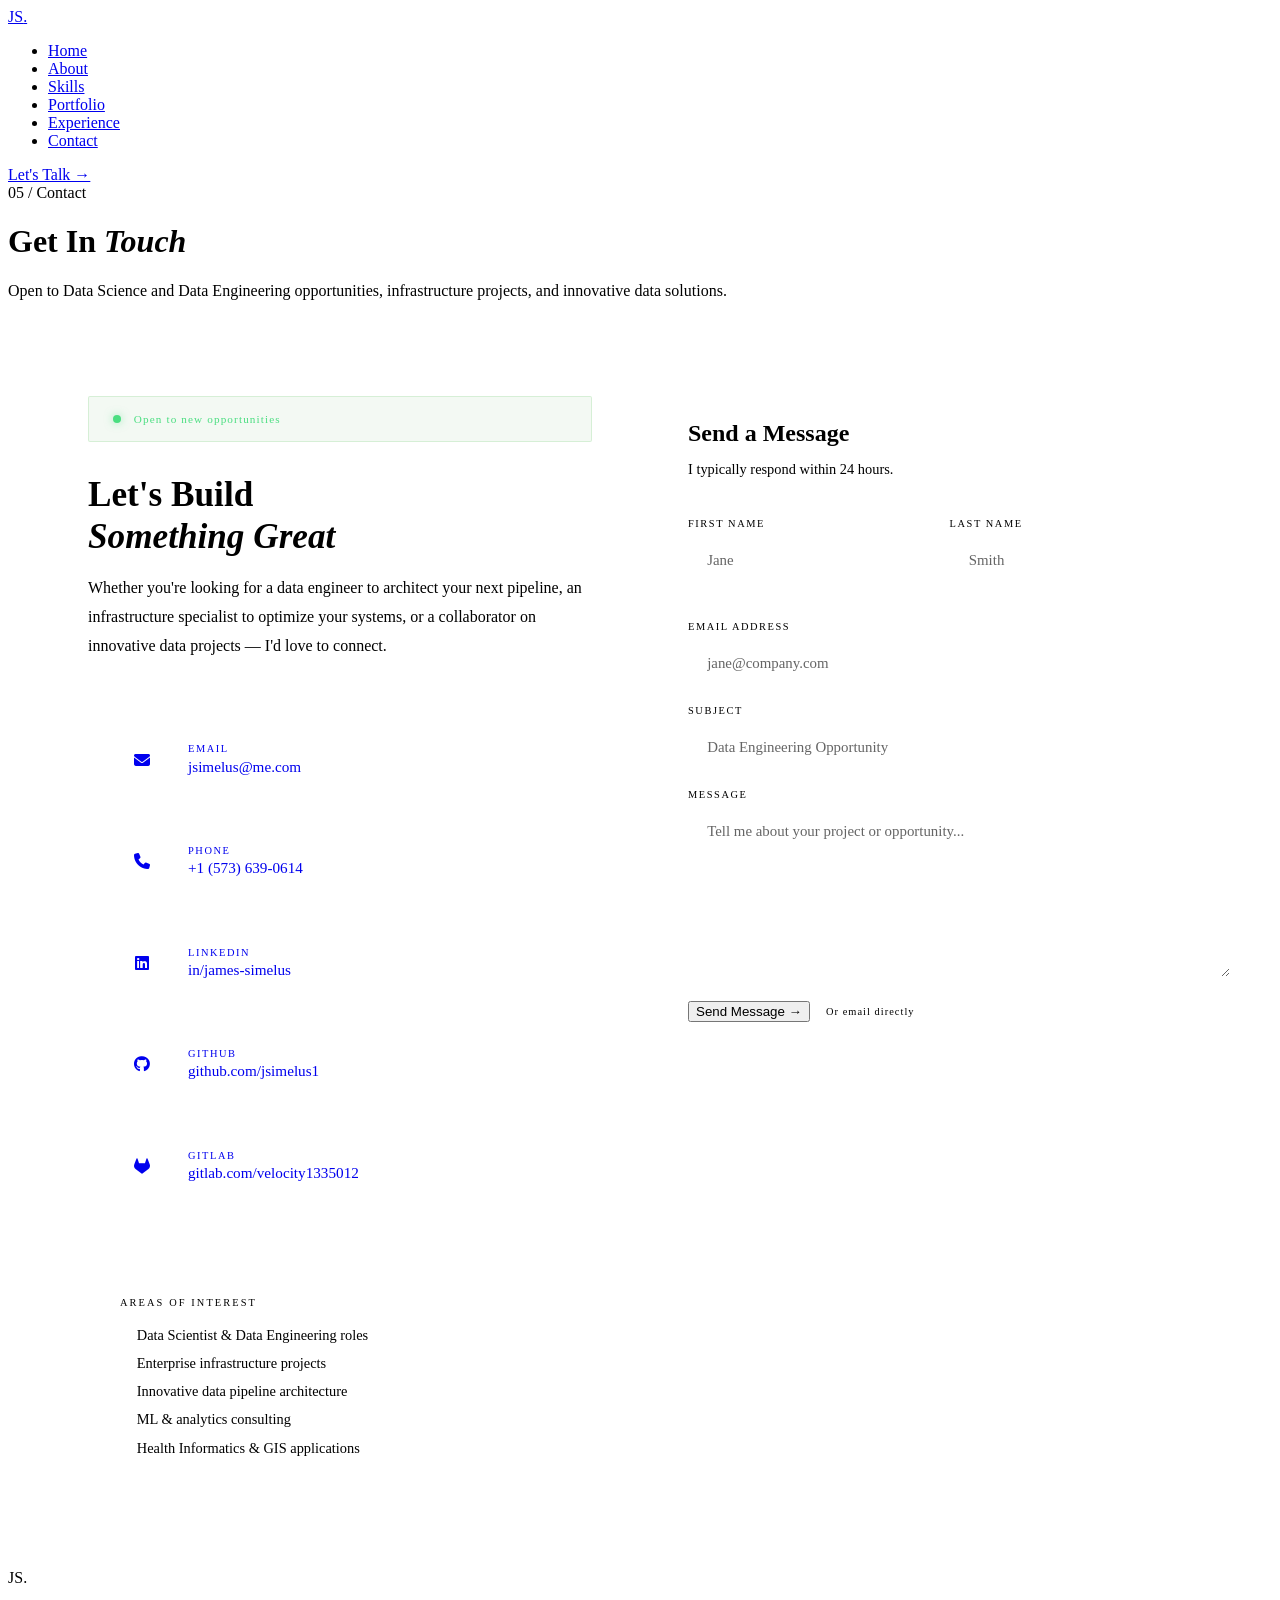
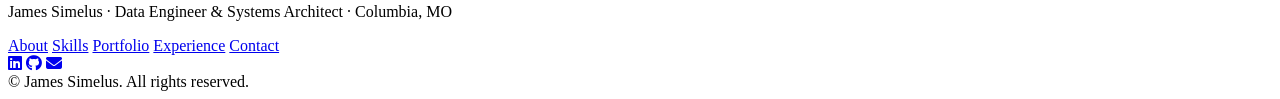
==== index.html @ 257a56fc "Update index.html" ====
<!DOCTYPE html>
<html lang="en">
<head>
  <meta charset="UTF-8" />
  <meta name="viewport" content="width=device-width, initial-scale=1.0" />
  <title>Contact — James Simelus</title>
  <link rel="preconnect" href="https://fonts.googleapis.com">
  <link href="https://fonts.googleapis.com/css2?family=Playfair+Display:ital,wght@0,700;0,900;1,700&family=JetBrains+Mono:wght@300;400;500&family=DM+Sans:wght@300;400;500&display=swap" rel="stylesheet">
  <link rel="stylesheet" href="https://cdnjs.cloudflare.com/ajax/libs/font-awesome/6.5.0/css/all.min.css">
  <link rel="stylesheet" href="shared.css">
  <style>
    .contact-body {
      max-width: 1280px;
      margin: 0 auto;
      padding: 5rem;
    }

    /* ─── LAYOUT ───────────────────────────────── */
    .contact-grid {
      display: grid;
      grid-template-columns: 1fr 1fr;
      gap: 6rem;
      align-items: start;
    }

    /* ─── CONTACT INFO ─────────────────────────── */
    .contact-info h2 {
      font-family: var(--font-display);
      font-size: 2.2rem;
      font-weight: 700;
      color: var(--cream);
      margin-bottom: 1rem;
      line-height: 1.2;
    }

    .contact-info h2 em {
      font-style: italic;
      color: var(--gold);
    }

    .contact-info p {
      font-family: var(--font-body);
      font-size: 1rem;
      color: var(--muted);
      line-height: 1.8;
      margin-bottom: 3rem;
    }

    .contact-methods {
      display: flex;
      flex-direction: column;
      gap: 0;
      border: 1px solid var(--border-mid);
    }

    .contact-method {
      display: flex;
      align-items: center;
      gap: 1.5rem;
      padding: 1.8rem 2rem;
      text-decoration: none;
      border-bottom: 1px solid var(--border);
      transition: background 0.25s ease;
      position: relative;
      overflow: hidden;
    }

    .contact-method:last-child { border-bottom: none; }

    .contact-method::after {
      content: '→';
      position: absolute;
      right: 2rem;
      font-family: var(--font-mono);
      font-size: 0.8rem;
      color: var(--gold);
      opacity: 0;
      transform: translateX(-8px);
      transition: all 0.3s ease;
    }

    .contact-method:hover { background: var(--navy-light); }
    .contact-method:hover::after { opacity: 1; transform: translateX(0); }

    .contact-method-icon {
      width: 44px;
      height: 44px;
      border: 1px solid var(--border-mid);
      display: flex;
      align-items: center;
      justify-content: center;
      color: var(--gold);
      font-size: 1rem;
      flex-shrink: 0;
      transition: background 0.25s ease;
    }

    .contact-method:hover .contact-method-icon {
      background: rgba(212, 175, 55, 0.1);
      border-color: var(--gold-dim);
    }

    .contact-method-text {}

    .contact-method-label {
      font-family: var(--font-mono);
      font-size: 0.65rem;
      letter-spacing: 0.15em;
      color: var(--muted);
      text-transform: uppercase;
      margin-bottom: 0.2rem;
    }

    .contact-method-value {
      font-family: var(--font-body);
      font-size: 0.95rem;
      color: var(--cream);
    }

    /* ─── INTERESTS SECTION ────────────────────── */
    .contact-interests {
      margin-top: 3rem;
      border: 1px solid var(--border-mid);
      padding: 2rem;
    }

    .contact-interests-title {
      font-family: var(--font-mono);
      font-size: 0.65rem;
      letter-spacing: 0.2em;
      color: var(--gold);
      text-transform: uppercase;
      margin-bottom: 1.2rem;
    }

    .interest-list {
      display: flex;
      flex-direction: column;
      gap: 0.7rem;
    }

    .interest-item {
      font-family: var(--font-body);
      font-size: 0.9rem;
      color: var(--muted);
      display: flex;
      gap: 0.8rem;
      align-items: center;
    }

    .interest-item::before {
      content: '';
      display: block;
      width: 4px;
      height: 4px;
      border-radius: 50%;
      background: var(--gold);
      flex-shrink: 0;
    }

    /* ─── FORM ─────────────────────────────────── */
    .contact-form-wrap {}

    .contact-form-wrap h3 {
      font-family: var(--font-display);
      font-size: 1.5rem;
      font-weight: 700;
      color: var(--cream);
      margin-bottom: 0.5rem;
    }

    .contact-form-wrap p {
      font-family: var(--font-body);
      font-size: 0.9rem;
      color: var(--muted);
      margin-bottom: 2.5rem;
    }

    .form-row {
      display: grid;
      grid-template-columns: 1fr 1fr;
      gap: 1.2rem;
      margin-bottom: 1.2rem;
    }

    .form-group {
      display: flex;
      flex-direction: column;
      gap: 0.5rem;
      margin-bottom: 1.2rem;
    }

    .form-group:last-child { margin-bottom: 0; }

    .form-label {
      font-family: var(--font-mono);
      font-size: 0.65rem;
      letter-spacing: 0.15em;
      color: var(--muted);
      text-transform: uppercase;
    }

    .form-input,
    .form-textarea {
      background: var(--navy-light);
      border: 1px solid var(--border-mid);
      color: var(--cream);
      font-family: var(--font-body);
      font-size: 0.93rem;
      padding: 0.9rem 1.2rem;
      border-radius: 2px;
      outline: none;
      transition: border-color 0.25s ease;
      width: 100%;
    }

    .form-input::placeholder,
    .form-textarea::placeholder {
      color: var(--muted);
      opacity: 0.6;
    }

    .form-input:focus,
    .form-textarea:focus {
      border-color: var(--gold-dim);
    }

    .form-textarea {
      resize: vertical;
      min-height: 140px;
    }

    .form-submit {
      margin-top: 1.5rem;
      display: flex;
      gap: 1rem;
      align-items: center;
    }

    .form-note {
      font-family: var(--font-mono);
      font-size: 0.65rem;
      letter-spacing: 0.1em;
      color: var(--muted);
    }

    /* ─── AVAILABILITY BADGE ───────────────────── */
    .availability {
      display: flex;
      align-items: center;
      gap: 0.8rem;
      padding: 1rem 1.5rem;
      border: 1px solid rgba(100, 200, 100, 0.2);
      background: rgba(50, 150, 50, 0.06);
      margin-bottom: 2rem;
      border-radius: 2px;
    }

    .avail-dot {
      width: 8px;
      height: 8px;
      border-radius: 50%;
      background: #4ade80;
      flex-shrink: 0;
      box-shadow: 0 0 8px rgba(74, 222, 128, 0.5);
      animation: pulse 2s ease-in-out infinite;
    }

    @keyframes pulse {
      0%, 100% { opacity: 1; }
      50% { opacity: 0.5; }
    }

    .avail-text {
      font-family: var(--font-mono);
      font-size: 0.7rem;
      letter-spacing: 0.1em;
      color: #4ade80;
    }

    @media (max-width: 900px) {
      .contact-body { padding: 3rem 2rem; }
      .contact-grid { grid-template-columns: 1fr; gap: 3rem; }
      .form-row { grid-template-columns: 1fr; }
    }
  </style>
</head>
<body>

  <nav class="nav">
    <div class="nav-inner">
      <a href="index.html" class="nav-logo">JS<span>.</span></a>
      <ul class="nav-links">
        <li><a href="index.html">Home</a></li>
        <li><a href="about.html">About</a></li>
        <li><a href="skills.html">Skills</a></li>
        <li><a href="portfolio.html">Portfolio</a></li>
        <li><a href="experience.html">Experience</a></li>
        <li><a href="contact.html" class="active">Contact</a></li>
      </ul>
      <a href="contact.html" class="nav-cta">Let's Talk →</a>
    </div>
  </nav>

  <header class="page-header" data-title="Hello">
    <div class="page-eyebrow">05 / Contact</div>
    <h1 class="page-title">Get In <em>Touch</em></h1>
    <p class="page-subtitle">Open to Data Science and Data Engineering opportunities, infrastructure projects, and innovative data solutions.</p>
  </header>

  <main class="contact-body">
    <div class="contact-grid">

      <!-- LEFT -->
      <div class="contact-info">
        <div class="availability">
          <div class="avail-dot"></div>
          <div class="avail-text">Open to new opportunities</div>
        </div>

        <h2>Let's Build<br><em>Something Great</em></h2>
        <p>Whether you're looking for a data engineer to architect your next pipeline, an infrastructure specialist to optimize your systems, or a collaborator on innovative data projects — I'd love to connect.</p>

        <div class="contact-methods">
          <a href="mailto:jsimelus@me.com" class="contact-method">
            <div class="contact-method-icon"><i class="fas fa-envelope"></i></div>
            <div class="contact-method-text">
              <div class="contact-method-label">Email</div>
              <div class="contact-method-value">jsimelus@me.com</div>
            </div>
          </a>
          <a href="tel:+15736390614" class="contact-method">
            <div class="contact-method-icon"><i class="fas fa-phone"></i></div>
            <div class="contact-method-text">
              <div class="contact-method-label">Phone</div>
              <div class="contact-method-value">+1 (573) 639-0614</div>
            </div>
          </a>
          <a href="https://www.linkedin.com/in/james-simelus" target="_blank" class="contact-method">
            <div class="contact-method-icon"><i class="fab fa-linkedin"></i></div>
            <div class="contact-method-text">
              <div class="contact-method-label">LinkedIn</div>
              <div class="contact-method-value">in/james-simelus</div>
            </div>
          </a>
          <a href="https://github.com/jsimelus1" target="_blank" class="contact-method">
            <div class="contact-method-icon"><i class="fab fa-github"></i></div>
            <div class="contact-method-text">
              <div class="contact-method-label">GitHub</div>
              <div class="contact-method-value">github.com/jsimelus1</div>
            </div>
          </a>
          <a href="https://gitlab.com/velocity1335012/" target="_blank" class="contact-method">
            <div class="contact-method-icon"><i class="fab fa-gitlab"></i></div>
            <div class="contact-method-text">
              <div class="contact-method-label">GitLab</div>
              <div class="contact-method-value">gitlab.com/velocity1335012</div>
            </div>
          </a>
        </div>

        <div class="contact-interests">
          <div class="contact-interests-title">Areas of Interest</div>
          <div class="interest-list">
            <div class="interest-item">Data Scientist &amp; Data Engineering roles</div>
            <div class="interest-item">Enterprise infrastructure projects</div>
            <div class="interest-item">Innovative data pipeline architecture</div>
            <div class="interest-item">ML &amp; analytics consulting</div>
            <div class="interest-item">Health Informatics &amp; GIS applications</div>
          </div>
        </div>
      </div>

      <!-- RIGHT: FORM -->
      <div class="contact-form-wrap">
        <h3>Send a Message</h3>
        <p>I typically respond within 24 hours.</p>

        <form action="mailto:jsimelus@me.com" method="POST" enctype="text/plain">
          <div class="form-row">
            <div class="form-group">
              <label class="form-label" for="fname">First Name</label>
              <input class="form-input" type="text" id="fname" name="First Name" placeholder="Jane">
            </div>
            <div class="form-group">
              <label class="form-label" for="lname">Last Name</label>
              <input class="form-input" type="text" id="lname" name="Last Name" placeholder="Smith">
            </div>
          </div>

          <div class="form-group">
            <label class="form-label" for="email">Email Address</label>
            <input class="form-input" type="email" id="email" name="Email" placeholder="jane@company.com">
          </div>

          <div class="form-group">
            <label class="form-label" for="subject">Subject</label>
            <input class="form-input" type="text" id="subject" name="Subject" placeholder="Data Engineering Opportunity">
          </div>

          <div class="form-group">
            <label class="form-label" for="message">Message</label>
            <textarea class="form-textarea" id="message" name="Message" placeholder="Tell me about your project or opportunity..."></textarea>
          </div>

          <div class="form-submit">
            <button type="submit" class="btn-primary">Send Message →</button>
            <span class="form-note">Or email directly</span>
          </div>
        </form>
      </div>

    </div>
  </main>

  <footer class="footer">
    <div class="footer-inner">
      <div class="footer-left">
        <div class="nav-logo" style="margin-bottom:0.5rem;">JS<span>.</span></div>
        <p>James Simelus · Data Engineer & Systems Architect · Columbia, MO</p>
      </div>
      <div class="footer-links">
        <a href="about.html">About</a>
        <a href="skills.html">Skills</a>
        <a href="portfolio.html">Portfolio</a>
        <a href="experience.html">Experience</a>
        <a href="contact.html">Contact</a>
      </div>
      <div class="footer-social">
        <a href="https://www.linkedin.com/in/james-simelus" target="_blank"><i class="fab fa-linkedin"></i></a>
        <a href="https://github.com/jsimelus1" target="_blank"><i class="fab fa-github"></i></a>
        <a href="mailto:jsimelus@me.com"><i class="fas fa-envelope"></i></a>
      </div>
    </div>
    <div class="footer-copy">© <span id="yr"></span> James Simelus. All rights reserved.</div>
  </footer>

  <script src="shared.js"></script>
</body>
</html>
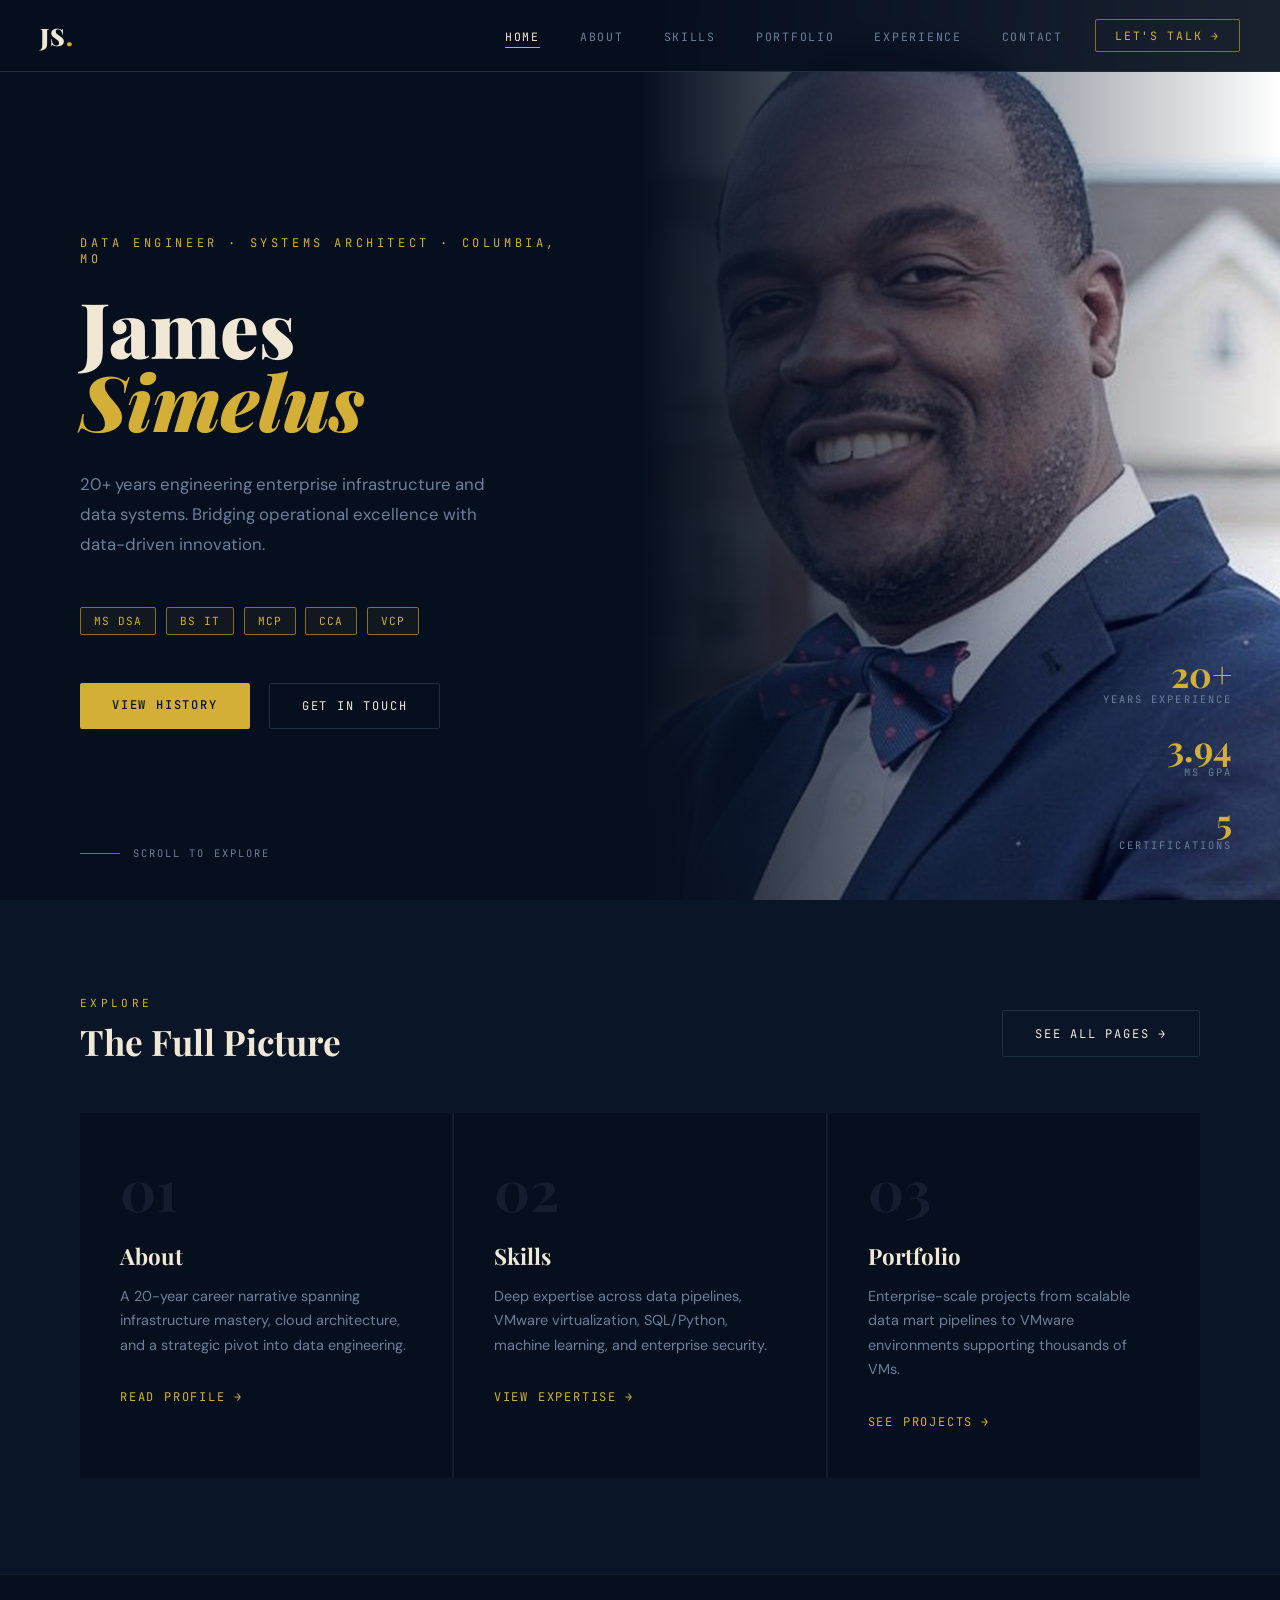
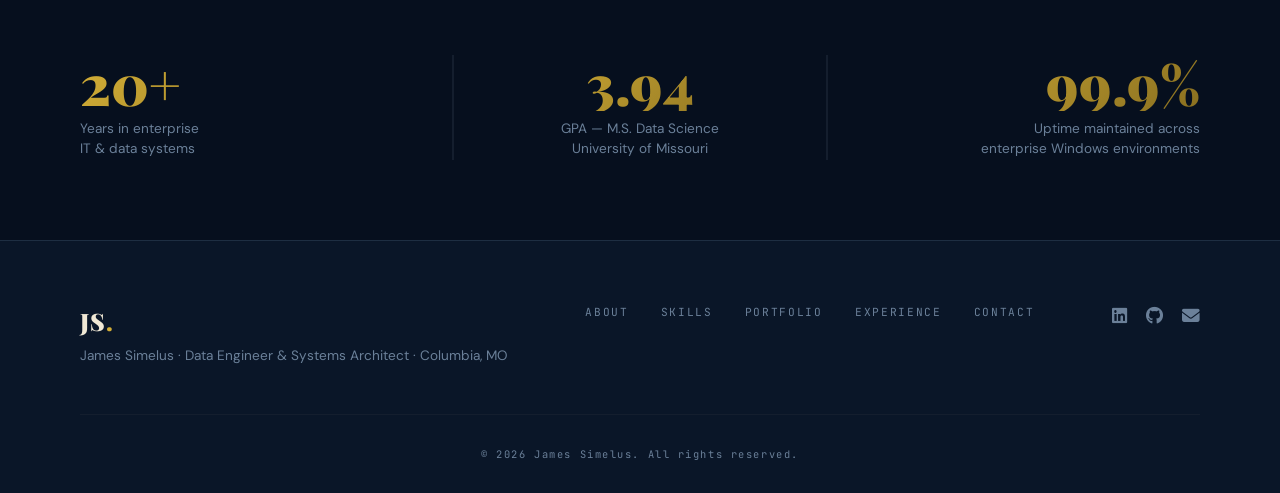
==== commit 997290cd: "Add files via upload" ====
--- a/index.html
+++ b/index.html
@@ -3,416 +3,456 @@
 <head>
   <meta charset="UTF-8" />
   <meta name="viewport" content="width=device-width, initial-scale=1.0" />
-  <title>Contact — James Simelus</title>
+  <title>James Simelus — Data Engineer & Systems Architect</title>
   <link rel="preconnect" href="https://fonts.googleapis.com">
   <link href="https://fonts.googleapis.com/css2?family=Playfair+Display:ital,wght@0,700;0,900;1,700&family=JetBrains+Mono:wght@300;400;500&family=DM+Sans:wght@300;400;500&display=swap" rel="stylesheet">
   <link rel="stylesheet" href="https://cdnjs.cloudflare.com/ajax/libs/font-awesome/6.5.0/css/all.min.css">
   <link rel="stylesheet" href="shared.css">
   <style>
-    .contact-body {
-      max-width: 1280px;
-      margin: 0 auto;
-      padding: 5rem;
-    }
-
-    /* ─── LAYOUT ───────────────────────────────── */
-    .contact-grid {
+    /* ─── HERO ─────────────────────────────────────── */
+    .hero {
+      min-height: 100vh;
       display: grid;
       grid-template-columns: 1fr 1fr;
-      gap: 6rem;
-      align-items: start;
-    }
-
-    /* ─── CONTACT INFO ─────────────────────────── */
-    .contact-info h2 {
-      font-family: var(--font-display);
+      position: relative;
+      overflow: hidden;
+    }
+
+    .hero-left {
+      display: flex;
+      flex-direction: column;
+      justify-content: center;
+      padding: 8rem 4rem 4rem 5rem;
+      position: relative;
+      z-index: 2;
+    }
+
+    .hero-eyebrow {
+      font-family: 'JetBrains Mono', monospace;
+      font-size: 0.75rem;
+      letter-spacing: 0.3em;
+      color: var(--gold);
+      text-transform: uppercase;
+      margin-bottom: 1.5rem;
+      opacity: 0;
+      animation: fadeUp 0.8s ease forwards 0.3s;
+    }
+
+    .hero-name {
+      font-family: 'Playfair Display', serif;
+      font-size: clamp(3.5rem, 6vw, 6rem);
+      font-weight: 900;
+      line-height: 0.95;
+      color: var(--cream);
+      margin-bottom: 2rem;
+      opacity: 0;
+      animation: fadeUp 0.8s ease forwards 0.5s;
+    }
+
+    .hero-name em {
+      font-style: italic;
+      color: var(--gold);
+    }
+
+    .hero-desc {
+      font-family: 'DM Sans', sans-serif;
+      font-size: 1.05rem;
+      color: var(--muted);
+      line-height: 1.8;
+      max-width: 440px;
+      margin-bottom: 3rem;
+      opacity: 0;
+      animation: fadeUp 0.8s ease forwards 0.7s;
+    }
+
+    .hero-creds {
+      display: flex;
+      flex-wrap: wrap;
+      gap: 0.6rem;
+      margin-bottom: 3rem;
+      opacity: 0;
+      animation: fadeUp 0.8s ease forwards 0.9s;
+    }
+
+    .cred-pill {
+      font-family: 'JetBrains Mono', monospace;
+      font-size: 0.7rem;
+      letter-spacing: 0.1em;
+      padding: 0.35rem 0.8rem;
+      border: 1px solid var(--gold-dim);
+      color: var(--gold);
+      border-radius: 2px;
+      background: rgba(212, 175, 55, 0.06);
+    }
+
+    .hero-actions {
+      display: flex;
+      gap: 1.2rem;
+      opacity: 0;
+      animation: fadeUp 0.8s ease forwards 1.1s;
+    }
+
+    .hero-right {
+      position: relative;
+      overflow: hidden;
+    }
+
+    .hero-image-wrap {
+      position: absolute;
+      inset: 0;
+    }
+
+    .hero-image-wrap img {
+      width: 100%;
+      height: 100%;
+      object-fit: cover;
+      object-position: center top;
+      filter: grayscale(20%) contrast(1.05);
+    }
+
+    .hero-image-overlay {
+      position: absolute;
+      inset: 0;
+      background: linear-gradient(90deg, var(--navy) 0%, rgba(8,20,40,0.4) 60%, transparent 100%);
+    }
+
+    .hero-stat-strip {
+      position: absolute;
+      bottom: 3rem;
+      right: 3rem;
+      display: flex;
+      flex-direction: column;
+      gap: 1.5rem;
+      z-index: 3;
+      opacity: 0;
+      animation: fadeUp 0.8s ease forwards 1.3s;
+    }
+
+    .hero-stat {
+      text-align: right;
+    }
+
+    .hero-stat-num {
+      font-family: 'Playfair Display', serif;
+      font-size: 2.2rem;
+      font-weight: 700;
+      color: var(--gold);
+      line-height: 1;
+    }
+
+    .hero-stat-label {
+      font-family: 'JetBrains Mono', monospace;
+      font-size: 0.65rem;
+      letter-spacing: 0.2em;
+      color: var(--muted);
+      text-transform: uppercase;
+    }
+
+    .scroll-hint {
+      position: absolute;
+      bottom: 2.5rem;
+      left: 5rem;
+      display: flex;
+      align-items: center;
+      gap: 0.8rem;
+      font-family: 'JetBrains Mono', monospace;
+      font-size: 0.65rem;
+      letter-spacing: 0.2em;
+      color: var(--muted);
+      text-transform: uppercase;
+      opacity: 0;
+      animation: fadeUp 0.8s ease forwards 1.5s;
+    }
+
+    .scroll-line {
+      width: 40px;
+      height: 1px;
+      background: var(--gold-dim);
+      position: relative;
+      overflow: hidden;
+    }
+
+    .scroll-line::after {
+      content: '';
+      position: absolute;
+      left: -100%;
+      top: 0;
+      width: 100%;
+      height: 100%;
+      background: var(--gold);
+      animation: scanLine 2s ease-in-out infinite 2s;
+    }
+
+    /* ─── TEASER CARDS ─────────────────────────────── */
+    .teaser-section {
+      padding: 6rem 5rem;
+      background: var(--navy-mid);
+    }
+
+    .teaser-header {
+      display: flex;
+      justify-content: space-between;
+      align-items: flex-end;
+      margin-bottom: 3rem;
+    }
+
+    .teaser-label {
+      font-family: 'JetBrains Mono', monospace;
+      font-size: 0.7rem;
+      letter-spacing: 0.3em;
+      color: var(--gold);
+      text-transform: uppercase;
+      margin-bottom: 0.5rem;
+    }
+
+    .teaser-title {
+      font-family: 'Playfair Display', serif;
       font-size: 2.2rem;
       font-weight: 700;
       color: var(--cream);
-      margin-bottom: 1rem;
-      line-height: 1.2;
-    }
-
-    .contact-info h2 em {
-      font-style: italic;
-      color: var(--gold);
-    }
-
-    .contact-info p {
-      font-family: var(--font-body);
-      font-size: 1rem;
-      color: var(--muted);
-      line-height: 1.8;
-      margin-bottom: 3rem;
-    }
-
-    .contact-methods {
-      display: flex;
-      flex-direction: column;
-      gap: 0;
-      border: 1px solid var(--border-mid);
-    }
-
-    .contact-method {
-      display: flex;
-      align-items: center;
-      gap: 1.5rem;
-      padding: 1.8rem 2rem;
+    }
+
+    .teaser-grid {
+      display: grid;
+      grid-template-columns: repeat(3, 1fr);
+      gap: 1.5px;
+      background: var(--border);
+    }
+
+    .teaser-card {
+      background: var(--navy);
+      padding: 3rem 2.5rem;
       text-decoration: none;
-      border-bottom: 1px solid var(--border);
-      transition: background 0.25s ease;
+      display: block;
       position: relative;
       overflow: hidden;
-    }
-
-    .contact-method:last-child { border-bottom: none; }
-
-    .contact-method::after {
-      content: '→';
-      position: absolute;
-      right: 2rem;
-      font-family: var(--font-mono);
-      font-size: 0.8rem;
-      color: var(--gold);
-      opacity: 0;
-      transform: translateX(-8px);
-      transition: all 0.3s ease;
-    }
-
-    .contact-method:hover { background: var(--navy-light); }
-    .contact-method:hover::after { opacity: 1; transform: translateX(0); }
-
-    .contact-method-icon {
-      width: 44px;
-      height: 44px;
-      border: 1px solid var(--border-mid);
-      display: flex;
-      align-items: center;
-      justify-content: center;
-      color: var(--gold);
-      font-size: 1rem;
-      flex-shrink: 0;
-      transition: background 0.25s ease;
-    }
-
-    .contact-method:hover .contact-method-icon {
-      background: rgba(212, 175, 55, 0.1);
-      border-color: var(--gold-dim);
-    }
-
-    .contact-method-text {}
-
-    .contact-method-label {
-      font-family: var(--font-mono);
-      font-size: 0.65rem;
-      letter-spacing: 0.15em;
-      color: var(--muted);
-      text-transform: uppercase;
-      margin-bottom: 0.2rem;
-    }
-
-    .contact-method-value {
-      font-family: var(--font-body);
-      font-size: 0.95rem;
+      transition: background 0.3s ease;
+      group: true;
+    }
+
+    .teaser-card::before {
+      content: '';
+      position: absolute;
+      bottom: 0;
+      left: 0;
+      width: 0;
+      height: 2px;
+      background: var(--gold);
+      transition: width 0.4s ease;
+    }
+
+    .teaser-card:hover { background: var(--navy-light); }
+    .teaser-card:hover::before { width: 100%; }
+
+    .teaser-card-num {
+      font-family: 'Playfair Display', serif;
+      font-size: 3.5rem;
+      font-weight: 700;
+      color: var(--border);
+      line-height: 1;
+      margin-bottom: 1.5rem;
+      transition: color 0.3s ease;
+    }
+
+    .teaser-card:hover .teaser-card-num { color: var(--gold-dim); }
+
+    .teaser-card-title {
+      font-family: 'Playfair Display', serif;
+      font-size: 1.4rem;
+      font-weight: 700;
       color: var(--cream);
-    }
-
-    /* ─── INTERESTS SECTION ────────────────────── */
-    .contact-interests {
-      margin-top: 3rem;
-      border: 1px solid var(--border-mid);
-      padding: 2rem;
-    }
-
-    .contact-interests-title {
-      font-family: var(--font-mono);
-      font-size: 0.65rem;
-      letter-spacing: 0.2em;
-      color: var(--gold);
-      text-transform: uppercase;
-      margin-bottom: 1.2rem;
-    }
-
-    .interest-list {
-      display: flex;
-      flex-direction: column;
-      gap: 0.7rem;
-    }
-
-    .interest-item {
-      font-family: var(--font-body);
+      margin-bottom: 0.8rem;
+    }
+
+    .teaser-card-desc {
+      font-family: 'DM Sans', sans-serif;
       font-size: 0.9rem;
       color: var(--muted);
-      display: flex;
-      gap: 0.8rem;
+      line-height: 1.7;
+      margin-bottom: 2rem;
+    }
+
+    .teaser-card-arrow {
+      font-family: 'JetBrains Mono', monospace;
+      font-size: 0.75rem;
+      letter-spacing: 0.15em;
+      color: var(--gold);
+      text-transform: uppercase;
+      display: flex;
       align-items: center;
-    }
-
-    .interest-item::before {
-      content: '';
-      display: block;
-      width: 4px;
-      height: 4px;
-      border-radius: 50%;
-      background: var(--gold);
-      flex-shrink: 0;
-    }
-
-    /* ─── FORM ─────────────────────────────────── */
-    .contact-form-wrap {}
-
-    .contact-form-wrap h3 {
-      font-family: var(--font-display);
-      font-size: 1.5rem;
-      font-weight: 700;
-      color: var(--cream);
+      gap: 0.5rem;
+      transition: gap 0.3s ease;
+    }
+
+    .teaser-card:hover .teaser-card-arrow { gap: 1rem; }
+
+    /* ─── FEATURED STRIP ───────────────────────────── */
+    .featured-strip {
+      padding: 5rem 5rem;
+      display: grid;
+      grid-template-columns: 1fr 2px 1fr 2px 1fr;
+      gap: 0;
+      border-top: 1px solid var(--border);
+    }
+
+    .featured-divider {
+      background: var(--border);
+    }
+
+    .featured-item {
+      padding: 0 3rem;
+      text-align: center;
+    }
+
+    .featured-item:first-child { padding-left: 0; text-align: left; }
+    .featured-item:last-child { padding-right: 0; text-align: right; }
+
+    .featured-number {
+      font-family: 'Playfair Display', serif;
+      font-size: 3.5rem;
+      font-weight: 900;
+      background: linear-gradient(135deg, var(--gold), var(--gold-dim));
+      -webkit-background-clip: text;
+      -webkit-text-fill-color: transparent;
+      background-clip: text;
+      line-height: 1;
       margin-bottom: 0.5rem;
     }
 
-    .contact-form-wrap p {
-      font-family: var(--font-body);
-      font-size: 0.9rem;
+    .featured-desc {
+      font-family: 'DM Sans', sans-serif;
+      font-size: 0.85rem;
       color: var(--muted);
-      margin-bottom: 2.5rem;
-    }
-
-    .form-row {
-      display: grid;
-      grid-template-columns: 1fr 1fr;
-      gap: 1.2rem;
-      margin-bottom: 1.2rem;
-    }
-
-    .form-group {
-      display: flex;
-      flex-direction: column;
-      gap: 0.5rem;
-      margin-bottom: 1.2rem;
-    }
-
-    .form-group:last-child { margin-bottom: 0; }
-
-    .form-label {
-      font-family: var(--font-mono);
-      font-size: 0.65rem;
-      letter-spacing: 0.15em;
-      color: var(--muted);
-      text-transform: uppercase;
-    }
-
-    .form-input,
-    .form-textarea {
-      background: var(--navy-light);
-      border: 1px solid var(--border-mid);
-      color: var(--cream);
-      font-family: var(--font-body);
-      font-size: 0.93rem;
-      padding: 0.9rem 1.2rem;
-      border-radius: 2px;
-      outline: none;
-      transition: border-color 0.25s ease;
-      width: 100%;
-    }
-
-    .form-input::placeholder,
-    .form-textarea::placeholder {
-      color: var(--muted);
-      opacity: 0.6;
-    }
-
-    .form-input:focus,
-    .form-textarea:focus {
-      border-color: var(--gold-dim);
-    }
-
-    .form-textarea {
-      resize: vertical;
-      min-height: 140px;
-    }
-
-    .form-submit {
-      margin-top: 1.5rem;
-      display: flex;
-      gap: 1rem;
-      align-items: center;
-    }
-
-    .form-note {
-      font-family: var(--font-mono);
-      font-size: 0.65rem;
-      letter-spacing: 0.1em;
-      color: var(--muted);
-    }
-
-    /* ─── AVAILABILITY BADGE ───────────────────── */
-    .availability {
-      display: flex;
-      align-items: center;
-      gap: 0.8rem;
-      padding: 1rem 1.5rem;
-      border: 1px solid rgba(100, 200, 100, 0.2);
-      background: rgba(50, 150, 50, 0.06);
-      margin-bottom: 2rem;
-      border-radius: 2px;
-    }
-
-    .avail-dot {
-      width: 8px;
-      height: 8px;
-      border-radius: 50%;
-      background: #4ade80;
-      flex-shrink: 0;
-      box-shadow: 0 0 8px rgba(74, 222, 128, 0.5);
-      animation: pulse 2s ease-in-out infinite;
-    }
-
-    @keyframes pulse {
-      0%, 100% { opacity: 1; }
-      50% { opacity: 0.5; }
-    }
-
-    .avail-text {
-      font-family: var(--font-mono);
-      font-size: 0.7rem;
-      letter-spacing: 0.1em;
-      color: #4ade80;
+      line-height: 1.5;
     }
 
     @media (max-width: 900px) {
-      .contact-body { padding: 3rem 2rem; }
-      .contact-grid { grid-template-columns: 1fr; gap: 3rem; }
-      .form-row { grid-template-columns: 1fr; }
+      .hero { grid-template-columns: 1fr; }
+      .hero-right { display: none; }
+      .hero-left { padding: 7rem 2rem 4rem; }
+      .teaser-grid { grid-template-columns: 1fr; }
+      .teaser-section { padding: 4rem 2rem; }
+      .featured-strip { grid-template-columns: 1fr; gap: 2rem; padding: 3rem 2rem; }
+      .featured-divider { display: none; }
+      .featured-item, .featured-item:first-child, .featured-item:last-child { padding: 0; text-align: center; }
     }
   </style>
 </head>
 <body>
 
+  <!-- NAV -->
   <nav class="nav">
     <div class="nav-inner">
       <a href="index.html" class="nav-logo">JS<span>.</span></a>
       <ul class="nav-links">
-        <li><a href="index.html">Home</a></li>
+        <li><a href="index.html" class="active">Home</a></li>
         <li><a href="about.html">About</a></li>
         <li><a href="skills.html">Skills</a></li>
         <li><a href="portfolio.html">Portfolio</a></li>
         <li><a href="experience.html">Experience</a></li>
-        <li><a href="contact.html" class="active">Contact</a></li>
+        <li><a href="contact.html">Contact</a></li>
       </ul>
       <a href="contact.html" class="nav-cta">Let's Talk →</a>
     </div>
   </nav>
 
-  <header class="page-header" data-title="Hello">
-    <div class="page-eyebrow">05 / Contact</div>
-    <h1 class="page-title">Get In <em>Touch</em></h1>
-    <p class="page-subtitle">Open to Data Science and Data Engineering opportunities, infrastructure projects, and innovative data solutions.</p>
-  </header>
-
-  <main class="contact-body">
-    <div class="contact-grid">
-
-      <!-- LEFT -->
-      <div class="contact-info">
-        <div class="availability">
-          <div class="avail-dot"></div>
-          <div class="avail-text">Open to new opportunities</div>
+  <!-- HERO -->
+  <section class="hero">
+    <div class="hero-left">
+      <div class="hero-eyebrow">Data Engineer · Systems Architect · Columbia, MO</div>
+      <h1 class="hero-name">James<br><em>Simelus</em></h1>
+      <p class="hero-desc">20+ years engineering enterprise infrastructure and data systems. Bridging operational excellence with data-driven innovation.</p>
+      <div class="hero-creds">
+        <span class="cred-pill">MS DSA</span>
+        <span class="cred-pill">BS IT</span>
+        <span class="cred-pill">MCP</span>
+        <span class="cred-pill">CCA</span>
+        <span class="cred-pill">VCP</span>
+      </div>
+      <div class="hero-actions">
+        <a href="experience.html" class="btn-primary">View History</a>
+        <a href="contact.html" class="btn-ghost">Get In Touch</a>
+      </div>
+    </div>
+
+    <div class="hero-right">
+      <div class="hero-image-wrap">
+        <img src="headshot.jpg" alt="James Simelus">
+        <div class="hero-image-overlay"></div>
+      </div>
+      <div class="hero-stat-strip">
+        <div class="hero-stat">
+          <div class="hero-stat-num">20+</div>
+          <div class="hero-stat-label">Years Experience</div>
         </div>
-
-        <h2>Let's Build<br><em>Something Great</em></h2>
-        <p>Whether you're looking for a data engineer to architect your next pipeline, an infrastructure specialist to optimize your systems, or a collaborator on innovative data projects — I'd love to connect.</p>
-
-        <div class="contact-methods">
-          <a href="mailto:jsimelus@me.com" class="contact-method">
-            <div class="contact-method-icon"><i class="fas fa-envelope"></i></div>
-            <div class="contact-method-text">
-              <div class="contact-method-label">Email</div>
-              <div class="contact-method-value">jsimelus@me.com</div>
-            </div>
-          </a>
-          <a href="tel:+15736390614" class="contact-method">
-            <div class="contact-method-icon"><i class="fas fa-phone"></i></div>
-            <div class="contact-method-text">
-              <div class="contact-method-label">Phone</div>
-              <div class="contact-method-value">+1 (573) 639-0614</div>
-            </div>
-          </a>
-          <a href="https://www.linkedin.com/in/james-simelus" target="_blank" class="contact-method">
-            <div class="contact-method-icon"><i class="fab fa-linkedin"></i></div>
-            <div class="contact-method-text">
-              <div class="contact-method-label">LinkedIn</div>
-              <div class="contact-method-value">in/james-simelus</div>
-            </div>
-          </a>
-          <a href="https://github.com/jsimelus1" target="_blank" class="contact-method">
-            <div class="contact-method-icon"><i class="fab fa-github"></i></div>
-            <div class="contact-method-text">
-              <div class="contact-method-label">GitHub</div>
-              <div class="contact-method-value">github.com/jsimelus1</div>
-            </div>
-          </a>
-          <a href="https://gitlab.com/velocity1335012/" target="_blank" class="contact-method">
-            <div class="contact-method-icon"><i class="fab fa-gitlab"></i></div>
-            <div class="contact-method-text">
-              <div class="contact-method-label">GitLab</div>
-              <div class="contact-method-value">gitlab.com/velocity1335012</div>
-            </div>
-          </a>
+        <div class="hero-stat">
+          <div class="hero-stat-num">3.94</div>
+          <div class="hero-stat-label">MS GPA</div>
         </div>
-
-        <div class="contact-interests">
-          <div class="contact-interests-title">Areas of Interest</div>
-          <div class="interest-list">
-            <div class="interest-item">Data Scientist &amp; Data Engineering roles</div>
-            <div class="interest-item">Enterprise infrastructure projects</div>
-            <div class="interest-item">Innovative data pipeline architecture</div>
-            <div class="interest-item">ML &amp; analytics consulting</div>
-            <div class="interest-item">Health Informatics &amp; GIS applications</div>
-          </div>
+        <div class="hero-stat">
+          <div class="hero-stat-num">5</div>
+          <div class="hero-stat-label">Certifications</div>
         </div>
       </div>
-
-      <!-- RIGHT: FORM -->
-      <div class="contact-form-wrap">
-        <h3>Send a Message</h3>
-        <p>I typically respond within 24 hours.</p>
-
-        <form action="mailto:jsimelus@me.com" method="POST" enctype="text/plain">
-          <div class="form-row">
-            <div class="form-group">
-              <label class="form-label" for="fname">First Name</label>
-              <input class="form-input" type="text" id="fname" name="First Name" placeholder="Jane">
-            </div>
-            <div class="form-group">
-              <label class="form-label" for="lname">Last Name</label>
-              <input class="form-input" type="text" id="lname" name="Last Name" placeholder="Smith">
-            </div>
-          </div>
-
-          <div class="form-group">
-            <label class="form-label" for="email">Email Address</label>
-            <input class="form-input" type="email" id="email" name="Email" placeholder="jane@company.com">
-          </div>
-
-          <div class="form-group">
-            <label class="form-label" for="subject">Subject</label>
-            <input class="form-input" type="text" id="subject" name="Subject" placeholder="Data Engineering Opportunity">
-          </div>
-
-          <div class="form-group">
-            <label class="form-label" for="message">Message</label>
-            <textarea class="form-textarea" id="message" name="Message" placeholder="Tell me about your project or opportunity..."></textarea>
-          </div>
-
-          <div class="form-submit">
-            <button type="submit" class="btn-primary">Send Message →</button>
-            <span class="form-note">Or email directly</span>
-          </div>
-        </form>
-      </div>
-
-    </div>
-  </main>
-
+    </div>
+
+    <div class="scroll-hint">
+      <div class="scroll-line"></div>
+      Scroll to explore
+    </div>
+  </section>
+
+  <!-- TEASER SECTION -->
+  <section class="teaser-section">
+    <div class="teaser-header">
+      <div>
+        <div class="teaser-label">Explore</div>
+        <h2 class="teaser-title">The Full Picture</h2>
+      </div>
+      <a href="about.html" class="btn-ghost" style="margin-bottom:0.5rem;">See all pages →</a>
+    </div>
+
+    <div class="teaser-grid">
+      <a href="about.html" class="teaser-card">
+        <div class="teaser-card-num">01</div>
+        <div class="teaser-card-title">About</div>
+        <div class="teaser-card-desc">A 20-year career narrative spanning infrastructure mastery, cloud architecture, and a strategic pivot into data engineering.</div>
+        <div class="teaser-card-arrow">Read profile <span>→</span></div>
+      </a>
+      <a href="skills.html" class="teaser-card">
+        <div class="teaser-card-num">02</div>
+        <div class="teaser-card-title">Skills</div>
+        <div class="teaser-card-desc">Deep expertise across data pipelines, VMware virtualization, SQL/Python, machine learning, and enterprise security.</div>
+        <div class="teaser-card-arrow">View expertise <span>→</span></div>
+      </a>
+      <a href="portfolio.html" class="teaser-card">
+        <div class="teaser-card-num">03</div>
+        <div class="teaser-card-title">Portfolio</div>
+        <div class="teaser-card-desc">Enterprise-scale projects from scalable data mart pipelines to VMware environments supporting thousands of VMs.</div>
+        <div class="teaser-card-arrow">See projects <span>→</span></div>
+      </a>
+    </div>
+  </section>
+
+  <!-- FEATURED NUMBERS STRIP -->
+  <div class="featured-strip">
+    <div class="featured-item">
+      <div class="featured-number">20+</div>
+      <div class="featured-desc">Years in enterprise<br>IT & data systems</div>
+    </div>
+    <div class="featured-divider"></div>
+    <div class="featured-item">
+      <div class="featured-number">3.94</div>
+      <div class="featured-desc">GPA — M.S. Data Science<br>University of Missouri</div>
+    </div>
+    <div class="featured-divider"></div>
+    <div class="featured-item">
+      <div class="featured-number">99.9%</div>
+      <div class="featured-desc">Uptime maintained across<br>enterprise Windows environments</div>
+    </div>
+  </div>
+
+  <!-- FOOTER -->
   <footer class="footer">
     <div class="footer-inner">
       <div class="footer-left">
@@ -435,6 +475,7 @@
     <div class="footer-copy">© <span id="yr"></span> James Simelus. All rights reserved.</div>
   </footer>
 
+  <script>document.getElementById('yr').textContent = new Date().getFullYear();</script>
   <script src="shared.js"></script>
 </body>
 </html>
--- a/shared.css
+++ b/shared.css
@@ -0,0 +1,326 @@
+/* ═══════════════════════════════════════════════
+   JAMES SIMELUS PORTFOLIO — SHARED STYLES
+   Aesthetic: Editorial Dark / Architectural
+   ═══════════════════════════════════════════════ */
+
+:root {
+  --navy:       #060f1e;
+  --navy-mid:   #0a1628;
+  --navy-light: #0f1e35;
+  --gold:       #d4af37;
+  --gold-dim:   #8a7020;
+  --cream:      #f0e8d5;
+  --muted:      #6b8099;
+  --muted-mid:  #8fa0b0;
+  --border:     #141e2e;
+  --border-mid: #1e2e42;
+  --white:      #ffffff;
+
+  --font-display: 'Playfair Display', serif;
+  --font-mono:    'JetBrains Mono', monospace;
+  --font-body:    'DM Sans', sans-serif;
+}
+
+/* ─── RESET ──────────────────────────────────── */
+*, *::before, *::after { margin: 0; padding: 0; box-sizing: border-box; }
+html { scroll-behavior: smooth; }
+body {
+  background-color: var(--navy);
+  color: var(--cream);
+  font-family: var(--font-body);
+  overflow-x: hidden;
+  -webkit-font-smoothing: antialiased;
+}
+
+/* ─── ANIMATIONS ─────────────────────────────── */
+@keyframes fadeUp {
+  from { opacity: 0; transform: translateY(24px); }
+  to   { opacity: 1; transform: translateY(0); }
+}
+
+@keyframes scanLine {
+  0%   { left: -100%; }
+  100% { left: 100%; }
+}
+
+@keyframes fadeIn {
+  from { opacity: 0; }
+  to   { opacity: 1; }
+}
+
+/* ─── NAV ────────────────────────────────────── */
+.nav {
+  position: fixed;
+  top: 0;
+  width: 100%;
+  z-index: 1000;
+  background: rgba(6, 15, 30, 0.92);
+  backdrop-filter: blur(12px);
+  border-bottom: 1px solid var(--border-mid);
+}
+
+.nav-inner {
+  max-width: 1280px;
+  margin: 0 auto;
+  padding: 1.2rem 2.5rem;
+  display: flex;
+  align-items: center;
+  gap: 2rem;
+}
+
+.nav-logo {
+  font-family: var(--font-display);
+  font-size: 1.5rem;
+  font-weight: 900;
+  color: var(--cream);
+  text-decoration: none;
+  margin-right: auto;
+  letter-spacing: 0.05em;
+}
+
+.nav-logo span { color: var(--gold); }
+
+.nav-links {
+  list-style: none;
+  display: flex;
+  gap: 2.5rem;
+}
+
+.nav-links a {
+  font-family: var(--font-mono);
+  font-size: 0.72rem;
+  letter-spacing: 0.15em;
+  text-transform: uppercase;
+  text-decoration: none;
+  color: var(--muted);
+  transition: color 0.25s ease;
+  position: relative;
+}
+
+.nav-links a::after {
+  content: '';
+  position: absolute;
+  bottom: -4px;
+  left: 0;
+  width: 0;
+  height: 1px;
+  background: var(--gold);
+  transition: width 0.3s ease;
+}
+
+.nav-links a:hover,
+.nav-links a.active {
+  color: var(--cream);
+}
+
+.nav-links a:hover::after,
+.nav-links a.active::after { width: 100%; }
+
+.nav-cta {
+  font-family: var(--font-mono);
+  font-size: 0.72rem;
+  letter-spacing: 0.15em;
+  text-transform: uppercase;
+  text-decoration: none;
+  color: var(--gold);
+  border: 1px solid var(--gold-dim);
+  padding: 0.5rem 1.2rem;
+  border-radius: 2px;
+  transition: all 0.25s ease;
+}
+
+.nav-cta:hover {
+  background: var(--gold);
+  color: var(--navy);
+}
+
+/* ─── BUTTONS ────────────────────────────────── */
+.btn-primary {
+  font-family: var(--font-mono);
+  font-size: 0.75rem;
+  letter-spacing: 0.15em;
+  text-transform: uppercase;
+  text-decoration: none;
+  background: var(--gold);
+  color: var(--navy);
+  padding: 0.9rem 2rem;
+  border-radius: 2px;
+  border: none;
+  cursor: pointer;
+  display: inline-block;
+  transition: all 0.25s ease;
+  font-weight: 500;
+}
+
+.btn-primary:hover {
+  background: var(--cream);
+  transform: translateY(-2px);
+  box-shadow: 0 8px 24px rgba(212, 175, 55, 0.3);
+}
+
+.btn-ghost {
+  font-family: var(--font-mono);
+  font-size: 0.75rem;
+  letter-spacing: 0.15em;
+  text-transform: uppercase;
+  text-decoration: none;
+  background: transparent;
+  color: var(--cream);
+  padding: 0.9rem 2rem;
+  border-radius: 2px;
+  border: 1px solid var(--border-mid);
+  display: inline-block;
+  transition: all 0.25s ease;
+}
+
+.btn-ghost:hover {
+  border-color: var(--gold-dim);
+  color: var(--gold);
+  transform: translateY(-2px);
+}
+
+/* ─── PAGE HEADER (inner pages) ──────────────── */
+.page-header {
+  padding: 10rem 5rem 5rem;
+  border-bottom: 1px solid var(--border-mid);
+  position: relative;
+  overflow: hidden;
+}
+
+.page-header::before {
+  content: attr(data-title);
+  position: absolute;
+  right: 4rem;
+  top: 50%;
+  transform: translateY(-50%);
+  font-family: var(--font-display);
+  font-size: 14rem;
+  font-weight: 900;
+  color: var(--border);
+  line-height: 1;
+  pointer-events: none;
+  user-select: none;
+  white-space: nowrap;
+}
+
+.page-eyebrow {
+  font-family: var(--font-mono);
+  font-size: 0.72rem;
+  letter-spacing: 0.3em;
+  color: var(--gold);
+  text-transform: uppercase;
+  margin-bottom: 1rem;
+  opacity: 0;
+  animation: fadeUp 0.7s ease forwards 0.2s;
+}
+
+.page-title {
+  font-family: var(--font-display);
+  font-size: clamp(2.5rem, 5vw, 5rem);
+  font-weight: 900;
+  color: var(--cream);
+  line-height: 1;
+  opacity: 0;
+  animation: fadeUp 0.7s ease forwards 0.4s;
+}
+
+.page-title em { font-style: italic; color: var(--gold); }
+
+.page-subtitle {
+  font-family: var(--font-body);
+  font-size: 1rem;
+  color: var(--muted);
+  max-width: 500px;
+  line-height: 1.7;
+  margin-top: 1.5rem;
+  opacity: 0;
+  animation: fadeUp 0.7s ease forwards 0.6s;
+}
+
+/* ─── SECTION LABEL ──────────────────────────── */
+.section-label {
+  font-family: var(--font-mono);
+  font-size: 0.68rem;
+  letter-spacing: 0.3em;
+  color: var(--gold);
+  text-transform: uppercase;
+  margin-bottom: 0.8rem;
+}
+
+/* ─── FOOTER ─────────────────────────────────── */
+.footer {
+  border-top: 1px solid var(--border-mid);
+  padding: 4rem 5rem 2rem;
+  background: var(--navy-mid);
+}
+
+.footer-inner {
+  max-width: 1280px;
+  margin: 0 auto 3rem;
+  display: flex;
+  justify-content: space-between;
+  align-items: flex-start;
+  gap: 3rem;
+  flex-wrap: wrap;
+}
+
+.footer-left p {
+  font-family: var(--font-body);
+  font-size: 0.85rem;
+  color: var(--muted);
+  line-height: 1.6;
+}
+
+.footer-links {
+  display: flex;
+  gap: 2rem;
+  flex-wrap: wrap;
+}
+
+.footer-links a {
+  font-family: var(--font-mono);
+  font-size: 0.7rem;
+  letter-spacing: 0.15em;
+  text-transform: uppercase;
+  text-decoration: none;
+  color: var(--muted);
+  transition: color 0.2s ease;
+}
+
+.footer-links a:hover { color: var(--gold); }
+
+.footer-social {
+  display: flex;
+  gap: 1.2rem;
+  font-size: 1.1rem;
+}
+
+.footer-social a {
+  color: var(--muted);
+  text-decoration: none;
+  transition: color 0.2s ease;
+}
+
+.footer-social a:hover { color: var(--gold); }
+
+.footer-copy {
+  text-align: center;
+  font-family: var(--font-mono);
+  font-size: 0.65rem;
+  letter-spacing: 0.15em;
+  color: var(--muted);
+  padding-top: 2rem;
+  border-top: 1px solid var(--border);
+  max-width: 1280px;
+  margin: 0 auto;
+}
+
+/* ─── MOBILE NAV ─────────────────────────────── */
+@media (max-width: 900px) {
+  .nav-links { display: none; }
+  .nav-cta { display: none; }
+  .page-header { padding: 8rem 2rem 4rem; }
+  .page-header::before { display: none; }
+  .footer { padding: 3rem 2rem; }
+  .footer-inner { flex-direction: column; gap: 2rem; }
+}
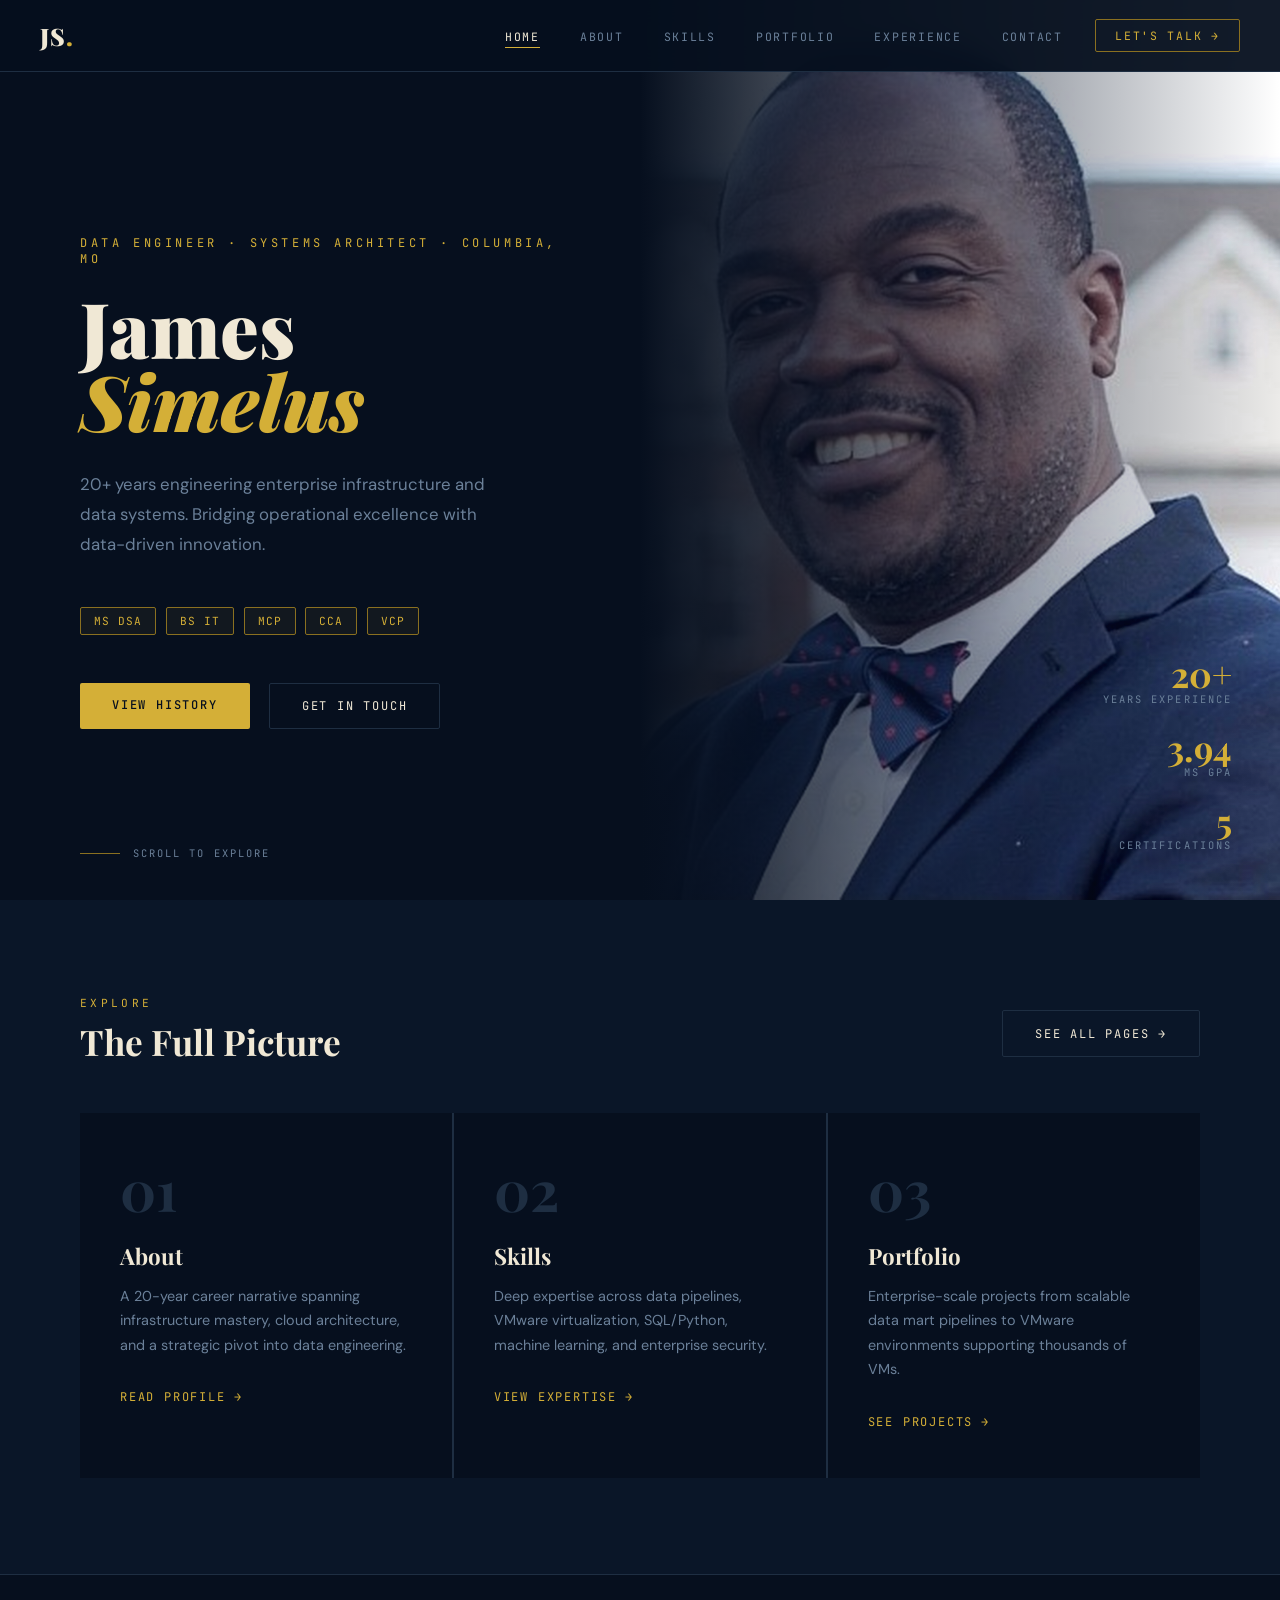
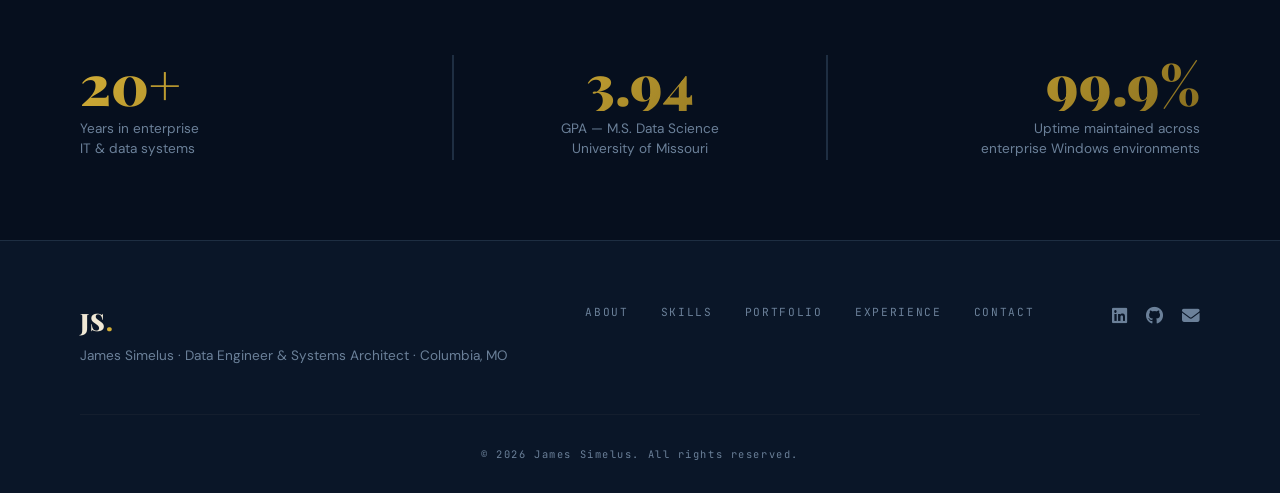
==== commit 18aa37a8: "Add files via upload" ====
--- a/index.html
+++ b/index.html
@@ -3,344 +3,100 @@
 <head>
   <meta charset="UTF-8" />
   <meta name="viewport" content="width=device-width, initial-scale=1.0" />
-  <title>James Simelus — Data Engineer & Systems Architect</title>
+  <title>James Simelus | Data Engineer & Systems Architect</title>
   <link rel="preconnect" href="https://fonts.googleapis.com">
   <link href="https://fonts.googleapis.com/css2?family=Playfair+Display:ital,wght@0,700;0,900;1,700&family=JetBrains+Mono:wght@300;400;500&family=DM+Sans:wght@300;400;500&display=swap" rel="stylesheet">
   <link rel="stylesheet" href="https://cdnjs.cloudflare.com/ajax/libs/font-awesome/6.5.0/css/all.min.css">
-  <link rel="stylesheet" href="shared.css">
   <style>
-    /* ─── HERO ─────────────────────────────────────── */
-    .hero {
-      min-height: 100vh;
-      display: grid;
-      grid-template-columns: 1fr 1fr;
-      position: relative;
-      overflow: hidden;
-    }
-
-    .hero-left {
-      display: flex;
-      flex-direction: column;
-      justify-content: center;
-      padding: 8rem 4rem 4rem 5rem;
-      position: relative;
-      z-index: 2;
-    }
-
-    .hero-eyebrow {
-      font-family: 'JetBrains Mono', monospace;
-      font-size: 0.75rem;
-      letter-spacing: 0.3em;
-      color: var(--gold);
-      text-transform: uppercase;
-      margin-bottom: 1.5rem;
-      opacity: 0;
-      animation: fadeUp 0.8s ease forwards 0.3s;
-    }
-
-    .hero-name {
-      font-family: 'Playfair Display', serif;
-      font-size: clamp(3.5rem, 6vw, 6rem);
-      font-weight: 900;
-      line-height: 0.95;
-      color: var(--cream);
-      margin-bottom: 2rem;
-      opacity: 0;
-      animation: fadeUp 0.8s ease forwards 0.5s;
-    }
-
-    .hero-name em {
-      font-style: italic;
-      color: var(--gold);
-    }
-
-    .hero-desc {
-      font-family: 'DM Sans', sans-serif;
-      font-size: 1.05rem;
-      color: var(--muted);
-      line-height: 1.8;
-      max-width: 440px;
-      margin-bottom: 3rem;
-      opacity: 0;
-      animation: fadeUp 0.8s ease forwards 0.7s;
-    }
-
-    .hero-creds {
-      display: flex;
-      flex-wrap: wrap;
-      gap: 0.6rem;
-      margin-bottom: 3rem;
-      opacity: 0;
-      animation: fadeUp 0.8s ease forwards 0.9s;
-    }
-
-    .cred-pill {
-      font-family: 'JetBrains Mono', monospace;
-      font-size: 0.7rem;
-      letter-spacing: 0.1em;
-      padding: 0.35rem 0.8rem;
-      border: 1px solid var(--gold-dim);
-      color: var(--gold);
-      border-radius: 2px;
-      background: rgba(212, 175, 55, 0.06);
-    }
-
-    .hero-actions {
-      display: flex;
-      gap: 1.2rem;
-      opacity: 0;
-      animation: fadeUp 0.8s ease forwards 1.1s;
-    }
-
-    .hero-right {
-      position: relative;
-      overflow: hidden;
-    }
-
-    .hero-image-wrap {
-      position: absolute;
-      inset: 0;
-    }
-
-    .hero-image-wrap img {
-      width: 100%;
-      height: 100%;
-      object-fit: cover;
-      object-position: center top;
-      filter: grayscale(20%) contrast(1.05);
-    }
-
-    .hero-image-overlay {
-      position: absolute;
-      inset: 0;
-      background: linear-gradient(90deg, var(--navy) 0%, rgba(8,20,40,0.4) 60%, transparent 100%);
-    }
-
-    .hero-stat-strip {
-      position: absolute;
-      bottom: 3rem;
-      right: 3rem;
-      display: flex;
-      flex-direction: column;
-      gap: 1.5rem;
-      z-index: 3;
-      opacity: 0;
-      animation: fadeUp 0.8s ease forwards 1.3s;
-    }
-
-    .hero-stat {
-      text-align: right;
-    }
-
-    .hero-stat-num {
-      font-family: 'Playfair Display', serif;
-      font-size: 2.2rem;
-      font-weight: 700;
-      color: var(--gold);
-      line-height: 1;
-    }
-
-    .hero-stat-label {
-      font-family: 'JetBrains Mono', monospace;
-      font-size: 0.65rem;
-      letter-spacing: 0.2em;
-      color: var(--muted);
-      text-transform: uppercase;
-    }
-
-    .scroll-hint {
-      position: absolute;
-      bottom: 2.5rem;
-      left: 5rem;
-      display: flex;
-      align-items: center;
-      gap: 0.8rem;
-      font-family: 'JetBrains Mono', monospace;
-      font-size: 0.65rem;
-      letter-spacing: 0.2em;
-      color: var(--muted);
-      text-transform: uppercase;
-      opacity: 0;
-      animation: fadeUp 0.8s ease forwards 1.5s;
-    }
-
-    .scroll-line {
-      width: 40px;
-      height: 1px;
-      background: var(--gold-dim);
-      position: relative;
-      overflow: hidden;
-    }
-
-    .scroll-line::after {
-      content: '';
-      position: absolute;
-      left: -100%;
-      top: 0;
-      width: 100%;
-      height: 100%;
-      background: var(--gold);
-      animation: scanLine 2s ease-in-out infinite 2s;
-    }
-
-    /* ─── TEASER CARDS ─────────────────────────────── */
-    .teaser-section {
-      padding: 6rem 5rem;
-      background: var(--navy-mid);
-    }
-
-    .teaser-header {
-      display: flex;
-      justify-content: space-between;
-      align-items: flex-end;
-      margin-bottom: 3rem;
-    }
-
-    .teaser-label {
-      font-family: 'JetBrains Mono', monospace;
-      font-size: 0.7rem;
-      letter-spacing: 0.3em;
-      color: var(--gold);
-      text-transform: uppercase;
-      margin-bottom: 0.5rem;
-    }
-
-    .teaser-title {
-      font-family: 'Playfair Display', serif;
-      font-size: 2.2rem;
-      font-weight: 700;
-      color: var(--cream);
-    }
-
-    .teaser-grid {
-      display: grid;
-      grid-template-columns: repeat(3, 1fr);
-      gap: 1.5px;
-      background: var(--border);
-    }
-
-    .teaser-card {
-      background: var(--navy);
-      padding: 3rem 2.5rem;
-      text-decoration: none;
-      display: block;
-      position: relative;
-      overflow: hidden;
-      transition: background 0.3s ease;
-      group: true;
-    }
-
-    .teaser-card::before {
-      content: '';
-      position: absolute;
-      bottom: 0;
-      left: 0;
-      width: 0;
-      height: 2px;
-      background: var(--gold);
-      transition: width 0.4s ease;
-    }
-
-    .teaser-card:hover { background: var(--navy-light); }
-    .teaser-card:hover::before { width: 100%; }
-
-    .teaser-card-num {
-      font-family: 'Playfair Display', serif;
-      font-size: 3.5rem;
-      font-weight: 700;
-      color: var(--border);
-      line-height: 1;
-      margin-bottom: 1.5rem;
-      transition: color 0.3s ease;
-    }
-
-    .teaser-card:hover .teaser-card-num { color: var(--gold-dim); }
-
-    .teaser-card-title {
-      font-family: 'Playfair Display', serif;
-      font-size: 1.4rem;
-      font-weight: 700;
-      color: var(--cream);
-      margin-bottom: 0.8rem;
-    }
-
-    .teaser-card-desc {
-      font-family: 'DM Sans', sans-serif;
-      font-size: 0.9rem;
-      color: var(--muted);
-      line-height: 1.7;
-      margin-bottom: 2rem;
-    }
-
-    .teaser-card-arrow {
-      font-family: 'JetBrains Mono', monospace;
-      font-size: 0.75rem;
-      letter-spacing: 0.15em;
-      color: var(--gold);
-      text-transform: uppercase;
-      display: flex;
-      align-items: center;
-      gap: 0.5rem;
-      transition: gap 0.3s ease;
-    }
-
-    .teaser-card:hover .teaser-card-arrow { gap: 1rem; }
-
-    /* ─── FEATURED STRIP ───────────────────────────── */
-    .featured-strip {
-      padding: 5rem 5rem;
-      display: grid;
-      grid-template-columns: 1fr 2px 1fr 2px 1fr;
-      gap: 0;
-      border-top: 1px solid var(--border);
-    }
-
-    .featured-divider {
-      background: var(--border);
-    }
-
-    .featured-item {
-      padding: 0 3rem;
-      text-align: center;
-    }
-
-    .featured-item:first-child { padding-left: 0; text-align: left; }
-    .featured-item:last-child { padding-right: 0; text-align: right; }
-
-    .featured-number {
-      font-family: 'Playfair Display', serif;
-      font-size: 3.5rem;
-      font-weight: 900;
-      background: linear-gradient(135deg, var(--gold), var(--gold-dim));
-      -webkit-background-clip: text;
-      -webkit-text-fill-color: transparent;
-      background-clip: text;
-      line-height: 1;
-      margin-bottom: 0.5rem;
-    }
-
-    .featured-desc {
-      font-family: 'DM Sans', sans-serif;
-      font-size: 0.85rem;
-      color: var(--muted);
-      line-height: 1.5;
-    }
-
-    @media (max-width: 900px) {
-      .hero { grid-template-columns: 1fr; }
-      .hero-right { display: none; }
-      .hero-left { padding: 7rem 2rem 4rem; }
-      .teaser-grid { grid-template-columns: 1fr; }
-      .teaser-section { padding: 4rem 2rem; }
-      .featured-strip { grid-template-columns: 1fr; gap: 2rem; padding: 3rem 2rem; }
-      .featured-divider { display: none; }
-      .featured-item, .featured-item:first-child, .featured-item:last-child { padding: 0; text-align: center; }
+    :root{--navy:#060f1e;--navy-mid:#0a1628;--navy-light:#0f1e35;--gold:#d4af37;--gold-dim:#8a7020;--cream:#f0e8d5;--muted:#6b8099;--muted-mid:#8fa0b0;--border:#141e2e;--border-mid:#1e2e42}
+    *,*::before,*::after{margin:0;padding:0;box-sizing:border-box}
+    html{scroll-behavior:smooth}
+    body{background:#060f1e;color:#f0e8d5;font-family:'DM Sans',sans-serif;overflow-x:hidden;-webkit-font-smoothing:antialiased}
+    @keyframes fadeUp{from{opacity:0;transform:translateY(24px)}to{opacity:1;transform:translateY(0)}}
+    @keyframes scanLine{0%{left:-100%}100%{left:100%}}
+    /* NAV */
+    .nav{position:fixed;top:0;width:100%;z-index:1000;background:rgba(6,15,30,0.95);backdrop-filter:blur(12px);border-bottom:1px solid #1e2e42}
+    .nav-inner{max-width:1280px;margin:0 auto;padding:1.2rem 2.5rem;display:flex;align-items:center;gap:2rem}
+    .nav-logo{font-family:'Playfair Display',serif;font-size:1.5rem;font-weight:900;color:#f0e8d5;text-decoration:none;margin-right:auto;letter-spacing:.05em}
+    .nav-logo span{color:#d4af37}
+    .nav-links{list-style:none;display:flex;gap:2.5rem}
+    .nav-links a{font-family:'JetBrains Mono',monospace;font-size:.72rem;letter-spacing:.15em;text-transform:uppercase;text-decoration:none;color:#6b8099;transition:color .25s;position:relative}
+    .nav-links a::after{content:'';position:absolute;bottom:-4px;left:0;width:0;height:1px;background:#d4af37;transition:width .3s}
+    .nav-links a:hover,.nav-links a.active{color:#f0e8d5}
+    .nav-links a:hover::after,.nav-links a.active::after{width:100%}
+    .nav-cta{font-family:'JetBrains Mono',monospace;font-size:.72rem;letter-spacing:.15em;text-transform:uppercase;text-decoration:none;color:#d4af37;border:1px solid #8a7020;padding:.5rem 1.2rem;border-radius:2px;transition:all .25s}
+    .nav-cta:hover{background:#d4af37;color:#060f1e}
+    /* BUTTONS */
+    .btn-primary{font-family:'JetBrains Mono',monospace;font-size:.75rem;letter-spacing:.15em;text-transform:uppercase;text-decoration:none;background:#d4af37;color:#060f1e;padding:.9rem 2rem;border-radius:2px;border:none;cursor:pointer;display:inline-block;transition:all .25s;font-weight:500}
+    .btn-primary:hover{background:#f0e8d5;transform:translateY(-2px)}
+    .btn-ghost{font-family:'JetBrains Mono',monospace;font-size:.75rem;letter-spacing:.15em;text-transform:uppercase;text-decoration:none;background:transparent;color:#f0e8d5;padding:.9rem 2rem;border-radius:2px;border:1px solid #1e2e42;display:inline-block;transition:all .25s}
+    .btn-ghost:hover{border-color:#8a7020;color:#d4af37}
+    /* FOOTER */
+    .footer{border-top:1px solid #1e2e42;padding:4rem 5rem 2rem;background:#0a1628}
+    .footer-inner{max-width:1280px;margin:0 auto 3rem;display:flex;justify-content:space-between;align-items:flex-start;gap:3rem;flex-wrap:wrap}
+    .footer-left p{font-size:.85rem;color:#6b8099;line-height:1.6}
+    .footer-links{display:flex;gap:2rem;flex-wrap:wrap}
+    .footer-links a{font-family:'JetBrains Mono',monospace;font-size:.7rem;letter-spacing:.15em;text-transform:uppercase;text-decoration:none;color:#6b8099;transition:color .2s}
+    .footer-links a:hover{color:#d4af37}
+    .footer-social{display:flex;gap:1.2rem;font-size:1.1rem}
+    .footer-social a{color:#6b8099;text-decoration:none;transition:color .2s}
+    .footer-social a:hover{color:#d4af37}
+    .footer-copy{text-align:center;font-family:'JetBrains Mono',monospace;font-size:.65rem;letter-spacing:.15em;color:#6b8099;padding-top:2rem;border-top:1px solid #141e2e;max-width:1280px;margin:0 auto}
+    /* HERO */
+    .hero{min-height:100vh;display:grid;grid-template-columns:1fr 1fr;position:relative;overflow:hidden}
+    .hero-left{display:flex;flex-direction:column;justify-content:center;padding:8rem 4rem 4rem 5rem;position:relative;z-index:2}
+    .hero-eyebrow{font-family:'JetBrains Mono',monospace;font-size:.75rem;letter-spacing:.3em;color:#d4af37;text-transform:uppercase;margin-bottom:1.5rem;opacity:0;animation:fadeUp .8s ease forwards .3s}
+    .hero-name{font-family:'Playfair Display',serif;font-size:clamp(3.5rem,6vw,6rem);font-weight:900;line-height:.95;color:#f0e8d5;margin-bottom:2rem;opacity:0;animation:fadeUp .8s ease forwards .5s}
+    .hero-name em{font-style:italic;color:#d4af37}
+    .hero-desc{font-size:1.05rem;color:#6b8099;line-height:1.8;max-width:440px;margin-bottom:3rem;opacity:0;animation:fadeUp .8s ease forwards .7s}
+    .hero-creds{display:flex;flex-wrap:wrap;gap:.6rem;margin-bottom:3rem;opacity:0;animation:fadeUp .8s ease forwards .9s}
+    .cred-pill{font-family:'JetBrains Mono',monospace;font-size:.7rem;letter-spacing:.1em;padding:.35rem .8rem;border:1px solid #8a7020;color:#d4af37;border-radius:2px;background:rgba(212,175,55,.06)}
+    .hero-actions{display:flex;gap:1.2rem;opacity:0;animation:fadeUp .8s ease forwards 1.1s}
+    .hero-right{position:relative;overflow:hidden;background:linear-gradient(135deg,#0a1628,#0f2a50,#060f1e)}
+    .hero-image-wrap{position:absolute;inset:0}
+    .hero-image-wrap img{width:100%;height:100%;object-fit:cover;object-position:center top;filter:grayscale(20%) contrast(1.05)}
+    .hero-image-overlay{position:absolute;inset:0;background:linear-gradient(90deg,#060f1e 0%,rgba(8,20,40,.4) 60%,transparent 100%)}
+    .hero-stat-strip{position:absolute;bottom:3rem;right:3rem;display:flex;flex-direction:column;gap:1.5rem;z-index:3;opacity:0;animation:fadeUp .8s ease forwards 1.3s}
+    .hero-stat{text-align:right}
+    .hero-stat-num{font-family:'Playfair Display',serif;font-size:2.2rem;font-weight:700;color:#d4af37;line-height:1}
+    .hero-stat-label{font-family:'JetBrains Mono',monospace;font-size:.65rem;letter-spacing:.2em;color:#6b8099;text-transform:uppercase}
+    .scroll-hint{position:absolute;bottom:2.5rem;left:5rem;display:flex;align-items:center;gap:.8rem;font-family:'JetBrains Mono',monospace;font-size:.65rem;letter-spacing:.2em;color:#6b8099;text-transform:uppercase;opacity:0;animation:fadeUp .8s ease forwards 1.5s}
+    .scroll-line{width:40px;height:1px;background:#8a7020;position:relative;overflow:hidden}
+    .scroll-line::after{content:'';position:absolute;left:-100%;top:0;width:100%;height:100%;background:#d4af37;animation:scanLine 2s ease-in-out infinite 2s}
+    /* TEASER */
+    .teaser-section{padding:6rem 5rem;background:#0a1628}
+    .teaser-header{display:flex;justify-content:space-between;align-items:flex-end;margin-bottom:3rem}
+    .teaser-label{font-family:'JetBrains Mono',monospace;font-size:.7rem;letter-spacing:.3em;color:#d4af37;text-transform:uppercase;margin-bottom:.5rem}
+    .teaser-title{font-family:'Playfair Display',serif;font-size:2.2rem;font-weight:700;color:#f0e8d5}
+    .teaser-grid{display:grid;grid-template-columns:repeat(3,1fr);gap:1.5px;background:#1e2e42}
+    .teaser-card{background:#060f1e;padding:3rem 2.5rem;text-decoration:none;display:block;position:relative;overflow:hidden;transition:background .3s}
+    .teaser-card::before{content:'';position:absolute;bottom:0;left:0;width:0;height:2px;background:#d4af37;transition:width .4s}
+    .teaser-card:hover{background:#0f1e35}
+    .teaser-card:hover::before{width:100%}
+    .teaser-card-num{font-family:'Playfair Display',serif;font-size:3.5rem;font-weight:700;color:#1e2e42;line-height:1;margin-bottom:1.5rem;transition:color .3s}
+    .teaser-card:hover .teaser-card-num{color:#8a7020}
+    .teaser-card-title{font-family:'Playfair Display',serif;font-size:1.4rem;font-weight:700;color:#f0e8d5;margin-bottom:.8rem}
+    .teaser-card-desc{font-size:.9rem;color:#6b8099;line-height:1.7;margin-bottom:2rem}
+    .teaser-card-arrow{font-family:'JetBrains Mono',monospace;font-size:.75rem;letter-spacing:.15em;color:#d4af37;text-transform:uppercase;display:flex;align-items:center;gap:.5rem;transition:gap .3s}
+    .teaser-card:hover .teaser-card-arrow{gap:1rem}
+    /* FEATURED STRIP */
+    .featured-strip{padding:5rem;display:grid;grid-template-columns:1fr 2px 1fr 2px 1fr;gap:0;border-top:1px solid #1e2e42}
+    .featured-divider{background:#1e2e42}
+    .featured-item{padding:0 3rem;text-align:center}
+    .featured-item:first-child{padding-left:0;text-align:left}
+    .featured-item:last-child{padding-right:0;text-align:right}
+    .featured-number{font-family:'Playfair Display',serif;font-size:3.5rem;font-weight:900;background:linear-gradient(135deg,#d4af37,#8a7020);-webkit-background-clip:text;-webkit-text-fill-color:transparent;background-clip:text;line-height:1;margin-bottom:.5rem}
+    .featured-desc{font-size:.85rem;color:#6b8099;line-height:1.5}
+    @media(max-width:900px){
+      .hero{grid-template-columns:1fr}.hero-right{display:none}.hero-left{padding:7rem 2rem 4rem}
+      .teaser-grid{grid-template-columns:1fr}.teaser-section{padding:4rem 2rem}
+      .featured-strip{grid-template-columns:1fr;gap:2rem;padding:3rem 2rem}
+      .featured-divider{display:none}.featured-item,.featured-item:first-child,.featured-item:last-child{padding:0;text-align:center}
+      .nav-links{display:none}.nav-cta{display:none}.footer{padding:3rem 2rem}.footer-inner{flex-direction:column;gap:2rem}
     }
   </style>
 </head>
 <body>
-
-  <!-- NAV -->
   <nav class="nav">
     <div class="nav-inner">
       <a href="index.html" class="nav-logo">JS<span>.</span></a>
@@ -356,126 +112,61 @@
     </div>
   </nav>
 
-  <!-- HERO -->
   <section class="hero">
     <div class="hero-left">
       <div class="hero-eyebrow">Data Engineer · Systems Architect · Columbia, MO</div>
       <h1 class="hero-name">James<br><em>Simelus</em></h1>
       <p class="hero-desc">20+ years engineering enterprise infrastructure and data systems. Bridging operational excellence with data-driven innovation.</p>
       <div class="hero-creds">
-        <span class="cred-pill">MS DSA</span>
-        <span class="cred-pill">BS IT</span>
-        <span class="cred-pill">MCP</span>
-        <span class="cred-pill">CCA</span>
-        <span class="cred-pill">VCP</span>
+        <span class="cred-pill">MS DSA</span><span class="cred-pill">BS IT</span><span class="cred-pill">MCP</span><span class="cred-pill">CCA</span><span class="cred-pill">VCP</span>
       </div>
       <div class="hero-actions">
         <a href="experience.html" class="btn-primary">View History</a>
         <a href="contact.html" class="btn-ghost">Get In Touch</a>
       </div>
     </div>
-
     <div class="hero-right">
       <div class="hero-image-wrap">
         <img src="headshot.jpg" alt="James Simelus">
         <div class="hero-image-overlay"></div>
       </div>
       <div class="hero-stat-strip">
-        <div class="hero-stat">
-          <div class="hero-stat-num">20+</div>
-          <div class="hero-stat-label">Years Experience</div>
-        </div>
-        <div class="hero-stat">
-          <div class="hero-stat-num">3.94</div>
-          <div class="hero-stat-label">MS GPA</div>
-        </div>
-        <div class="hero-stat">
-          <div class="hero-stat-num">5</div>
-          <div class="hero-stat-label">Certifications</div>
-        </div>
+        <div class="hero-stat"><div class="hero-stat-num">20+</div><div class="hero-stat-label">Years Experience</div></div>
+        <div class="hero-stat"><div class="hero-stat-num">3.94</div><div class="hero-stat-label">MS GPA</div></div>
+        <div class="hero-stat"><div class="hero-stat-num">5</div><div class="hero-stat-label">Certifications</div></div>
       </div>
     </div>
+    <div class="scroll-hint"><div class="scroll-line"></div>Scroll to explore</div>
+  </section>
 
-    <div class="scroll-hint">
-      <div class="scroll-line"></div>
-      Scroll to explore
+  <section class="teaser-section">
+    <div class="teaser-header">
+      <div><div class="teaser-label">Explore</div><h2 class="teaser-title">The Full Picture</h2></div>
+      <a href="about.html" class="btn-ghost" style="margin-bottom:.5rem">See all pages →</a>
+    </div>
+    <div class="teaser-grid">
+      <a href="about.html" class="teaser-card"><div class="teaser-card-num">01</div><div class="teaser-card-title">About</div><div class="teaser-card-desc">A 20-year career narrative spanning infrastructure mastery, cloud architecture, and a strategic pivot into data engineering.</div><div class="teaser-card-arrow">Read profile <span>→</span></div></a>
+      <a href="skills.html" class="teaser-card"><div class="teaser-card-num">02</div><div class="teaser-card-title">Skills</div><div class="teaser-card-desc">Deep expertise across data pipelines, VMware virtualization, SQL/Python, machine learning, and enterprise security.</div><div class="teaser-card-arrow">View expertise <span>→</span></div></a>
+      <a href="portfolio.html" class="teaser-card"><div class="teaser-card-num">03</div><div class="teaser-card-title">Portfolio</div><div class="teaser-card-desc">Enterprise-scale projects from scalable data mart pipelines to VMware environments supporting thousands of VMs.</div><div class="teaser-card-arrow">See projects <span>→</span></div></a>
     </div>
   </section>
 
-  <!-- TEASER SECTION -->
-  <section class="teaser-section">
-    <div class="teaser-header">
-      <div>
-        <div class="teaser-label">Explore</div>
-        <h2 class="teaser-title">The Full Picture</h2>
-      </div>
-      <a href="about.html" class="btn-ghost" style="margin-bottom:0.5rem;">See all pages →</a>
-    </div>
-
-    <div class="teaser-grid">
-      <a href="about.html" class="teaser-card">
-        <div class="teaser-card-num">01</div>
-        <div class="teaser-card-title">About</div>
-        <div class="teaser-card-desc">A 20-year career narrative spanning infrastructure mastery, cloud architecture, and a strategic pivot into data engineering.</div>
-        <div class="teaser-card-arrow">Read profile <span>→</span></div>
-      </a>
-      <a href="skills.html" class="teaser-card">
-        <div class="teaser-card-num">02</div>
-        <div class="teaser-card-title">Skills</div>
-        <div class="teaser-card-desc">Deep expertise across data pipelines, VMware virtualization, SQL/Python, machine learning, and enterprise security.</div>
-        <div class="teaser-card-arrow">View expertise <span>→</span></div>
-      </a>
-      <a href="portfolio.html" class="teaser-card">
-        <div class="teaser-card-num">03</div>
-        <div class="teaser-card-title">Portfolio</div>
-        <div class="teaser-card-desc">Enterprise-scale projects from scalable data mart pipelines to VMware environments supporting thousands of VMs.</div>
-        <div class="teaser-card-arrow">See projects <span>→</span></div>
-      </a>
-    </div>
-  </section>
-
-  <!-- FEATURED NUMBERS STRIP -->
   <div class="featured-strip">
-    <div class="featured-item">
-      <div class="featured-number">20+</div>
-      <div class="featured-desc">Years in enterprise<br>IT & data systems</div>
-    </div>
+    <div class="featured-item"><div class="featured-number">20+</div><div class="featured-desc">Years in enterprise<br>IT & data systems</div></div>
     <div class="featured-divider"></div>
-    <div class="featured-item">
-      <div class="featured-number">3.94</div>
-      <div class="featured-desc">GPA — M.S. Data Science<br>University of Missouri</div>
-    </div>
+    <div class="featured-item"><div class="featured-number">3.94</div><div class="featured-desc">GPA — M.S. Data Science<br>University of Missouri</div></div>
     <div class="featured-divider"></div>
-    <div class="featured-item">
-      <div class="featured-number">99.9%</div>
-      <div class="featured-desc">Uptime maintained across<br>enterprise Windows environments</div>
-    </div>
+    <div class="featured-item"><div class="featured-number">99.9%</div><div class="featured-desc">Uptime maintained across<br>enterprise Windows environments</div></div>
   </div>
 
-  <!-- FOOTER -->
   <footer class="footer">
     <div class="footer-inner">
-      <div class="footer-left">
-        <div class="nav-logo" style="margin-bottom:0.5rem;">JS<span>.</span></div>
-        <p>James Simelus · Data Engineer & Systems Architect · Columbia, MO</p>
-      </div>
-      <div class="footer-links">
-        <a href="about.html">About</a>
-        <a href="skills.html">Skills</a>
-        <a href="portfolio.html">Portfolio</a>
-        <a href="experience.html">Experience</a>
-        <a href="contact.html">Contact</a>
-      </div>
-      <div class="footer-social">
-        <a href="https://www.linkedin.com/in/james-simelus" target="_blank"><i class="fab fa-linkedin"></i></a>
-        <a href="https://github.com/jsimelus1" target="_blank"><i class="fab fa-github"></i></a>
-        <a href="mailto:jsimelus@me.com"><i class="fas fa-envelope"></i></a>
-      </div>
+      <div class="footer-left"><a href="index.html" class="nav-logo" style="display:block;margin-bottom:.5rem">JS<span>.</span></a><p>James Simelus · Data Engineer & Systems Architect · Columbia, MO</p></div>
+      <div class="footer-links"><a href="about.html">About</a><a href="skills.html">Skills</a><a href="portfolio.html">Portfolio</a><a href="experience.html">Experience</a><a href="contact.html">Contact</a></div>
+      <div class="footer-social"><a href="https://www.linkedin.com/in/james-simelus" target="_blank"><i class="fab fa-linkedin"></i></a><a href="https://github.com/jsimelus1" target="_blank"><i class="fab fa-github"></i></a><a href="mailto:jsimelus@me.com"><i class="fas fa-envelope"></i></a></div>
     </div>
     <div class="footer-copy">© <span id="yr"></span> James Simelus. All rights reserved.</div>
   </footer>
-
-  <script>document.getElementById('yr').textContent = new Date().getFullYear();</script>
-  <script src="shared.js"></script>
+  <script>document.getElementById('yr').textContent=new Date().getFullYear();</script>
 </body>
 </html>
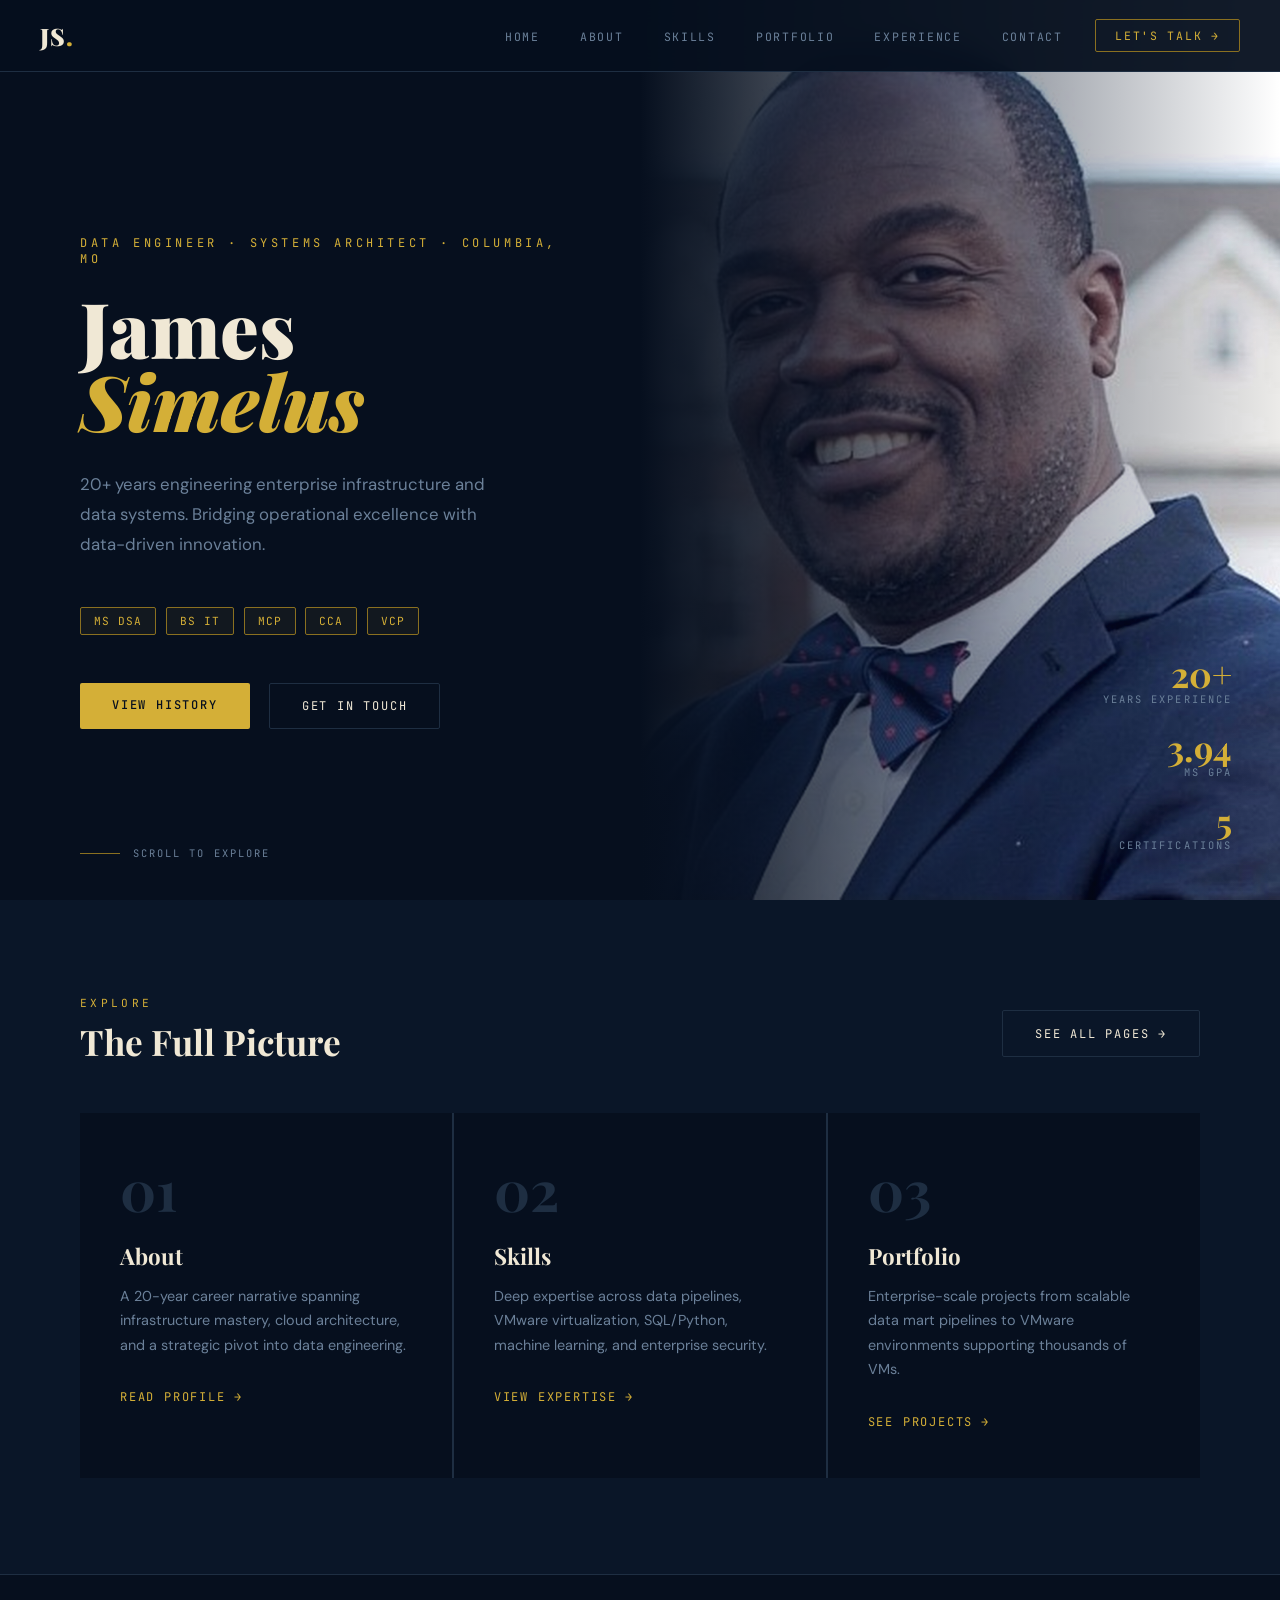
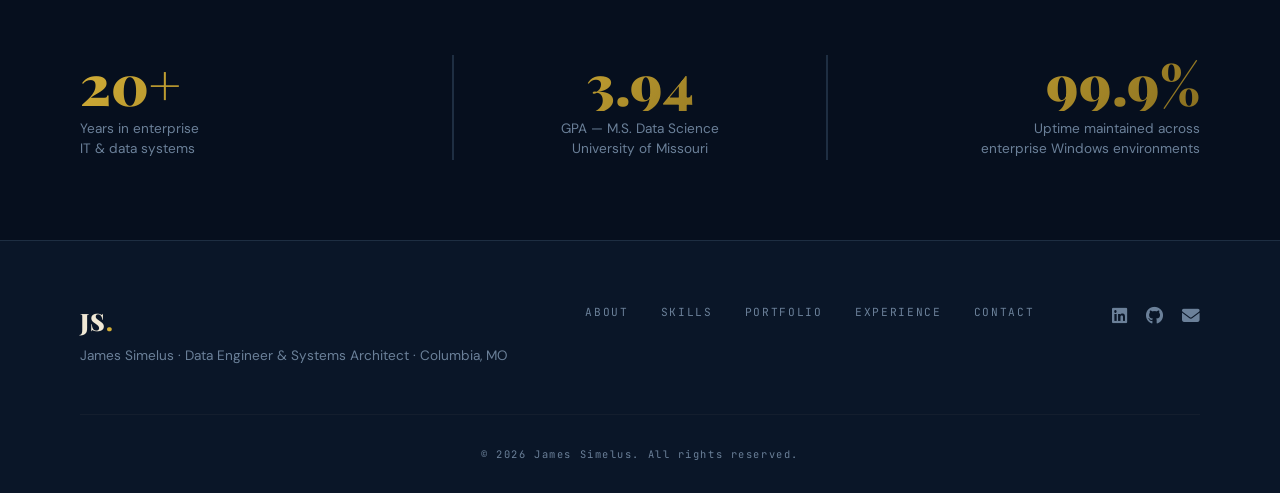
==== commit 93c09887: "Add files via upload" ====
--- a/index.html
+++ b/index.html
@@ -14,11 +14,16 @@
     body{background:#060f1e;color:#f0e8d5;font-family:'DM Sans',sans-serif;overflow-x:hidden;-webkit-font-smoothing:antialiased}
     @keyframes fadeUp{from{opacity:0;transform:translateY(24px)}to{opacity:1;transform:translateY(0)}}
     @keyframes scanLine{0%{left:-100%}100%{left:100%}}
-    /* NAV */
+        /* ── NAV ── */
+        /* ── NAV ── */
     .nav{position:fixed;top:0;width:100%;z-index:1000;background:rgba(6,15,30,0.95);backdrop-filter:blur(12px);border-bottom:1px solid #1e2e42}
     .nav-inner{max-width:1280px;margin:0 auto;padding:1.2rem 2.5rem;display:flex;align-items:center;gap:2rem}
+    /* desktop logo = JS. */
     .nav-logo{font-family:'Playfair Display',serif;font-size:1.5rem;font-weight:900;color:#f0e8d5;text-decoration:none;margin-right:auto;letter-spacing:.05em}
     .nav-logo span{color:#d4af37}
+    /* mobile logo = full name (hidden on desktop) */
+    .nav-logo-mobile{font-family:'Playfair Display',serif;font-size:1.1rem;font-weight:900;color:#f0e8d5;text-decoration:none;letter-spacing:.03em;display:none}
+    .nav-logo-mobile span{color:#d4af37}
     .nav-links{list-style:none;display:flex;gap:2.5rem}
     .nav-links a{font-family:'JetBrains Mono',monospace;font-size:.72rem;letter-spacing:.15em;text-transform:uppercase;text-decoration:none;color:#6b8099;transition:color .25s;position:relative}
     .nav-links a::after{content:'';position:absolute;bottom:-4px;left:0;width:0;height:1px;background:#d4af37;transition:width .3s}
@@ -26,6 +31,56 @@
     .nav-links a:hover::after,.nav-links a.active::after{width:100%}
     .nav-cta{font-family:'JetBrains Mono',monospace;font-size:.72rem;letter-spacing:.15em;text-transform:uppercase;text-decoration:none;color:#d4af37;border:1px solid #8a7020;padding:.5rem 1.2rem;border-radius:2px;transition:all .25s}
     .nav-cta:hover{background:#d4af37;color:#060f1e}
+    /* hamburger button */
+    .nav-hamburger{display:none;flex-direction:column;justify-content:center;gap:5px;background:none;border:none;cursor:pointer;padding:4px;z-index:1100}
+    .nav-hamburger span{display:block;width:24px;height:2px;background:#f0e8d5;border-radius:2px;transition:all .3s ease}
+    .nav-hamburger.open span:nth-child(1){transform:translateY(7px) rotate(45deg)}
+    .nav-hamburger.open span:nth-child(2){opacity:0;transform:scaleX(0)}
+    .nav-hamburger.open span:nth-child(3){transform:translateY(-7px) rotate(-45deg)}
+    /* mobile drawer */
+    .nav-drawer{display:none;position:fixed;top:0;left:0;width:100%;height:100%;z-index:1050;flex-direction:column}
+    .nav-drawer.open{display:flex}
+    .nav-drawer-backdrop{position:absolute;inset:0;background:rgba(6,15,30,.85);backdrop-filter:blur(8px)}
+    .nav-drawer-panel{position:relative;z-index:1;margin-left:auto;width:72%;max-width:300px;height:100%;background:#0a1628;border-left:1px solid #1e2e42;padding:5rem 2rem 3rem;display:flex;flex-direction:column;gap:0;transform:translateX(100%);transition:transform .35s cubic-bezier(.4,0,.2,1)}
+    .nav-drawer.open .nav-drawer-panel{transform:translateX(0)}
+    .nav-drawer-links{list-style:none;display:flex;flex-direction:column;gap:0}
+    .nav-drawer-links li{border-bottom:1px solid #141e2e}
+    .nav-drawer-links a{font-family:'JetBrains Mono',monospace;font-size:.8rem;letter-spacing:.2em;text-transform:uppercase;text-decoration:none;color:#6b8099;padding:1.2rem 0;display:block;transition:color .2s}
+    .nav-drawer-links a:hover,.nav-drawer-links a.active{color:#d4af37}
+    .nav-drawer-cta{margin-top:2rem;font-family:'JetBrains Mono',monospace;font-size:.75rem;letter-spacing:.15em;text-transform:uppercase;text-decoration:none;background:#d4af37;color:#060f1e;padding:.9rem 1.5rem;border-radius:2px;text-align:center;display:block;transition:all .25s}
+    .nav-drawer-cta:hover{background:#f0e8d5}
+    @media(max-width:900px){
+      .nav-logo{display:none}
+      .nav-logo-mobile{display:block;margin-right:auto}
+      .nav-links{display:none}
+      .nav-cta{display:none}
+      .nav-hamburger{display:flex}
+    }
+    /* hamburger button */
+    .nav-hamburger{display:none;flex-direction:column;justify-content:center;gap:5px;background:none;border:none;cursor:pointer;padding:4px;z-index:1100}
+    .nav-hamburger span{display:block;width:24px;height:2px;background:#f0e8d5;border-radius:2px;transition:all .3s ease}
+    .nav-hamburger.open span:nth-child(1){transform:translateY(7px) rotate(45deg)}
+    .nav-hamburger.open span:nth-child(2){opacity:0;transform:scaleX(0)}
+    .nav-hamburger.open span:nth-child(3){transform:translateY(-7px) rotate(-45deg)}
+    /* mobile drawer */
+    .nav-drawer{display:none;position:fixed;top:0;left:0;width:100%;height:100%;z-index:1050;flex-direction:column}
+    .nav-drawer.open{display:flex}
+    .nav-drawer-backdrop{position:absolute;inset:0;background:rgba(6,15,30,.85);backdrop-filter:blur(8px)}
+    .nav-drawer-panel{position:relative;z-index:1;margin-left:auto;width:72%;max-width:300px;height:100%;background:#0a1628;border-left:1px solid #1e2e42;padding:5rem 2rem 3rem;display:flex;flex-direction:column;gap:0;transform:translateX(100%);transition:transform .35s cubic-bezier(.4,0,.2,1)}
+    .nav-drawer.open .nav-drawer-panel{transform:translateX(0)}
+    .nav-drawer-links{list-style:none;display:flex;flex-direction:column;gap:0}
+    .nav-drawer-links li{border-bottom:1px solid #141e2e}
+    .nav-drawer-links a{font-family:'JetBrains Mono',monospace;font-size:.8rem;letter-spacing:.2em;text-transform:uppercase;text-decoration:none;color:#6b8099;padding:1.2rem 0;display:block;transition:color .2s}
+    .nav-drawer-links a:hover,.nav-drawer-links a.active{color:#d4af37}
+    .nav-drawer-cta{margin-top:2rem;font-family:'JetBrains Mono',monospace;font-size:.75rem;letter-spacing:.15em;text-transform:uppercase;text-decoration:none;background:#d4af37;color:#060f1e;padding:.9rem 1.5rem;border-radius:2px;text-align:center;display:block;transition:all .25s}
+    .nav-drawer-cta:hover{background:#f0e8d5}
+    @media(max-width:900px){
+      .nav-logo{display:none}
+      .nav-logo-mobile{display:block;margin-right:auto}
+      .nav-links{display:none}
+      .nav-cta{display:none}
+      .nav-hamburger{display:flex}
+    }
     /* BUTTONS */
     .btn-primary{font-family:'JetBrains Mono',monospace;font-size:.75rem;letter-spacing:.15em;text-transform:uppercase;text-decoration:none;background:#d4af37;color:#060f1e;padding:.9rem 2rem;border-radius:2px;border:none;cursor:pointer;display:inline-block;transition:all .25s;font-weight:500}
     .btn-primary:hover{background:#f0e8d5;transform:translateY(-2px)}
@@ -100,8 +155,9 @@
   <nav class="nav">
     <div class="nav-inner">
       <a href="index.html" class="nav-logo">JS<span>.</span></a>
+      <a href="index.html" class="nav-logo-mobile">James <span>Simelus</span></a>
       <ul class="nav-links">
-        <li><a href="index.html" class="active">Home</a></li>
+        <li><a href="index.html">Home</a></li>
         <li><a href="about.html">About</a></li>
         <li><a href="skills.html">Skills</a></li>
         <li><a href="portfolio.html">Portfolio</a></li>
@@ -109,9 +165,27 @@
         <li><a href="contact.html">Contact</a></li>
       </ul>
       <a href="contact.html" class="nav-cta">Let's Talk →</a>
+      <button class="nav-hamburger" id="hamburger" aria-label="Open menu">
+        <span></span><span></span><span></span>
+      </button>
     </div>
   </nav>
 
+  <!-- Mobile drawer -->
+  <div class="nav-drawer" id="navDrawer">
+    <div class="nav-drawer-backdrop" id="drawerBackdrop"></div>
+    <div class="nav-drawer-panel">
+      <ul class="nav-drawer-links" id="drawerLinks">
+        <li><a href="index.html">Home</a></li>
+        <li><a href="about.html">About</a></li>
+        <li><a href="skills.html">Skills</a></li>
+        <li><a href="portfolio.html">Portfolio</a></li>
+        <li><a href="experience.html">Experience</a></li>
+        <li><a href="contact.html">Contact</a></li>
+      </ul>
+      <a href="contact.html" class="nav-drawer-cta">Let's Talk →</a>
+    </div>
+  </div>
   <section class="hero">
     <div class="hero-left">
       <div class="hero-eyebrow">Data Engineer · Systems Architect · Columbia, MO</div>
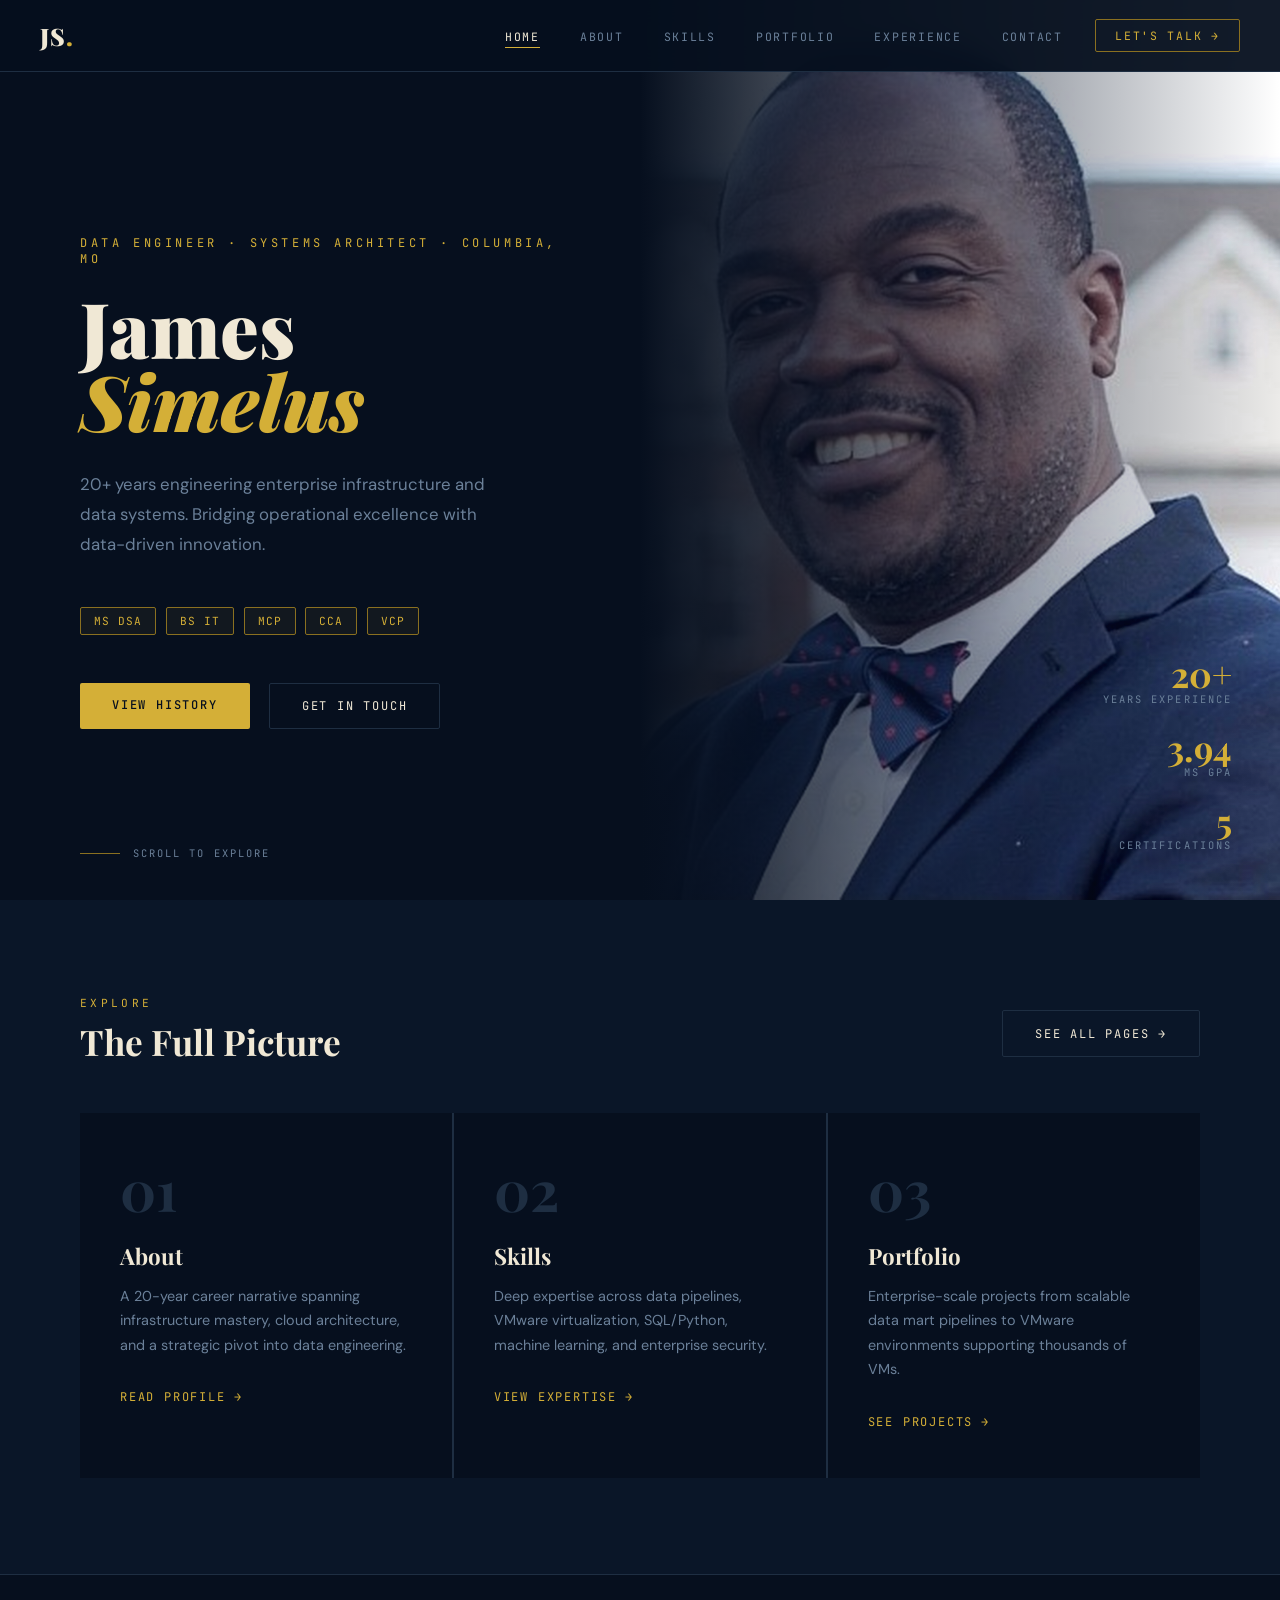
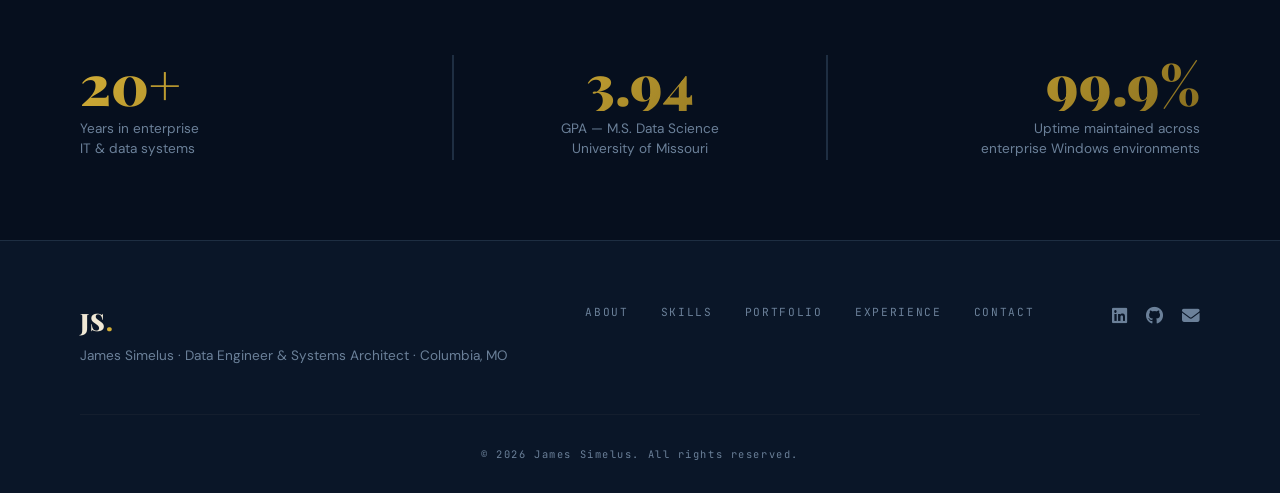
==== commit ab7fdadc: "Add files via upload" ====
--- a/index.html
+++ b/index.html
@@ -242,5 +242,40 @@
     <div class="footer-copy">© <span id="yr"></span> James Simelus. All rights reserved.</div>
   </footer>
   <script>document.getElementById('yr').textContent=new Date().getFullYear();</script>
+
+  <script>
+    // Set active nav link based on current page
+    (function(){
+      var page = window.location.pathname.split('/').pop() || 'index.html';
+      document.querySelectorAll('.nav-links a, .nav-drawer-links a').forEach(function(a){
+        if (a.getAttribute('href') === page) a.classList.add('active');
+      });
+    })();
+
+    // Hamburger menu
+    var hamburger = document.getElementById('hamburger');
+    var drawer    = document.getElementById('navDrawer');
+    var backdrop  = document.getElementById('drawerBackdrop');
+
+    function openDrawer() {
+      drawer.classList.add('open');
+      hamburger.classList.add('open');
+      document.body.style.overflow = 'hidden';
+    }
+    function closeDrawer() {
+      drawer.classList.remove('open');
+      hamburger.classList.remove('open');
+      document.body.style.overflow = '';
+    }
+
+    hamburger.addEventListener('click', function(e) {
+      e.stopPropagation();
+      drawer.classList.contains('open') ? closeDrawer() : openDrawer();
+    });
+    backdrop.addEventListener('click', closeDrawer);
+    document.querySelectorAll('.nav-drawer-links a').forEach(function(a){
+      a.addEventListener('click', closeDrawer);
+    });
+  </script>
 </body>
 </html>
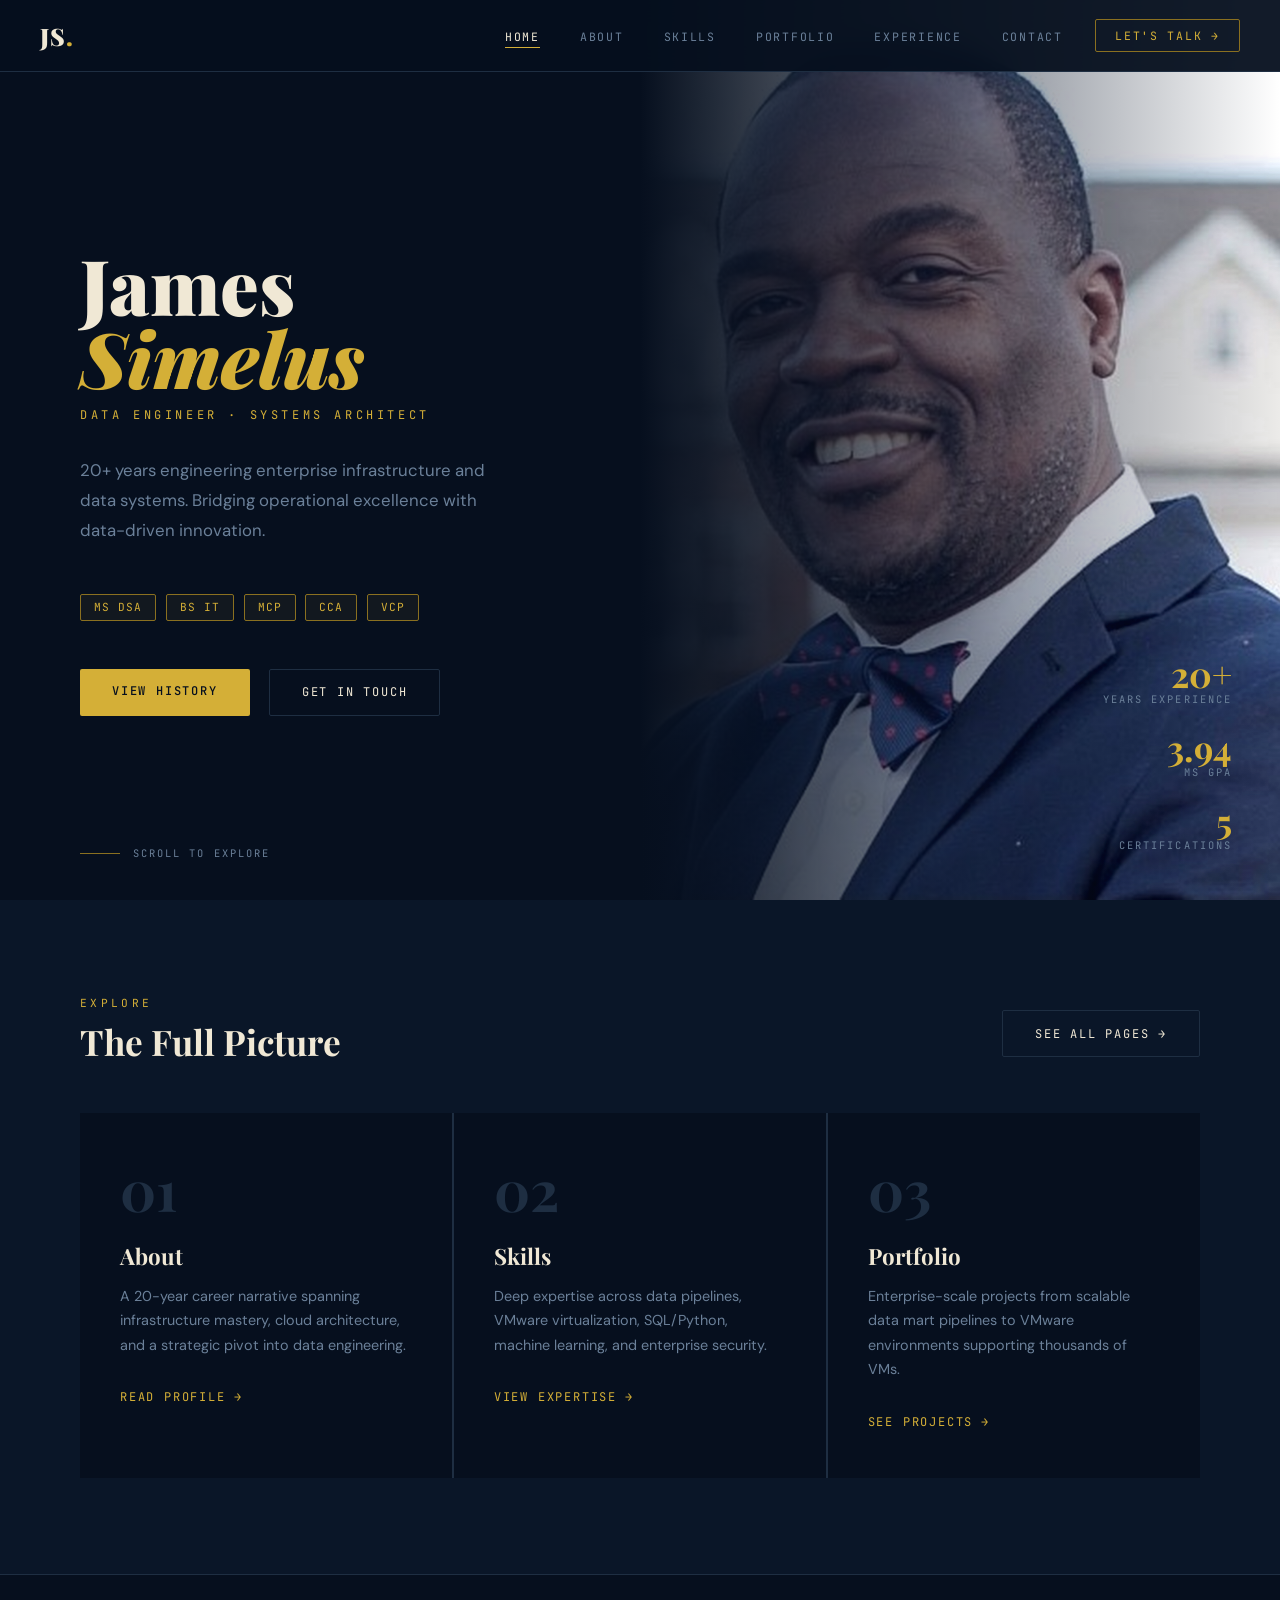
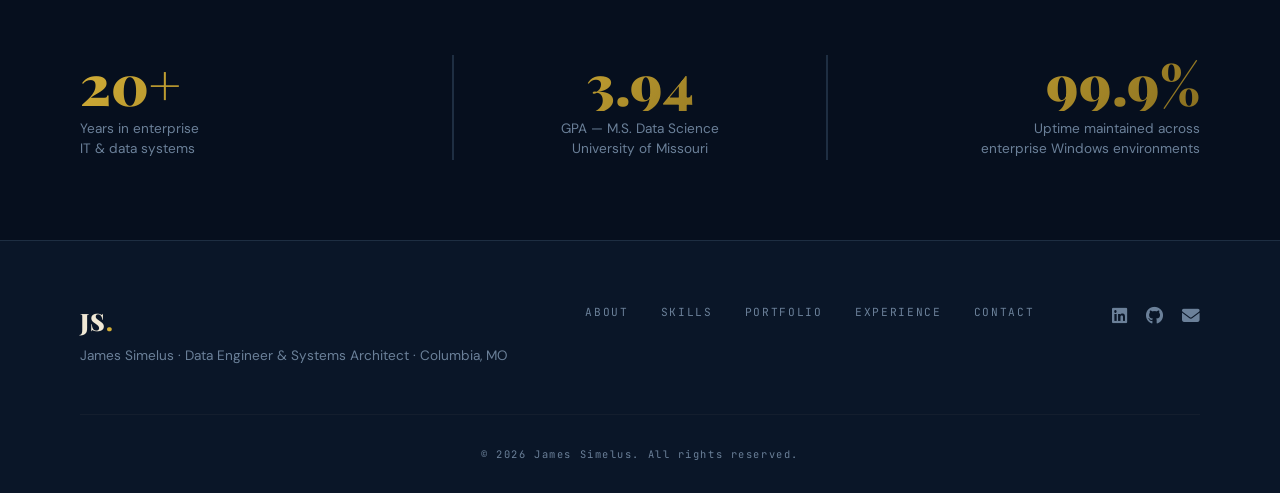
==== commit dab2b88e: "Add files via upload" ====
--- a/index.html
+++ b/index.html
@@ -100,8 +100,8 @@
     /* HERO */
     .hero{min-height:100vh;display:grid;grid-template-columns:1fr 1fr;position:relative;overflow:hidden}
     .hero-left{display:flex;flex-direction:column;justify-content:center;padding:8rem 4rem 4rem 5rem;position:relative;z-index:2}
-    .hero-eyebrow{font-family:'JetBrains Mono',monospace;font-size:.75rem;letter-spacing:.3em;color:#d4af37;text-transform:uppercase;margin-bottom:1.5rem;opacity:0;animation:fadeUp .8s ease forwards .3s}
-    .hero-name{font-family:'Playfair Display',serif;font-size:clamp(3.5rem,6vw,6rem);font-weight:900;line-height:.95;color:#f0e8d5;margin-bottom:2rem;opacity:0;animation:fadeUp .8s ease forwards .5s}
+    .hero-eyebrow{font-family:'JetBrains Mono',monospace;font-size:.75rem;letter-spacing:.3em;color:#d4af37;text-transform:uppercase;margin-top:.8rem;margin-bottom:2rem;opacity:0;animation:fadeUp .8s ease forwards .7s}
+    .hero-name{font-family:'Playfair Display',serif;font-size:clamp(3.5rem,6vw,6rem);font-weight:900;line-height:.95;color:#f0e8d5;margin-bottom:0;opacity:0;animation:fadeUp .8s ease forwards .3s}
     .hero-name em{font-style:italic;color:#d4af37}
     .hero-desc{font-size:1.05rem;color:#6b8099;line-height:1.8;max-width:440px;margin-bottom:3rem;opacity:0;animation:fadeUp .8s ease forwards .7s}
     .hero-creds{display:flex;flex-wrap:wrap;gap:.6rem;margin-bottom:3rem;opacity:0;animation:fadeUp .8s ease forwards .9s}
@@ -188,8 +188,8 @@
   </div>
   <section class="hero">
     <div class="hero-left">
-      <div class="hero-eyebrow">Data Engineer · Systems Architect · Columbia, MO</div>
       <h1 class="hero-name">James<br><em>Simelus</em></h1>
+      <div class="hero-eyebrow">Data Engineer · Systems Architect</div>
       <p class="hero-desc">20+ years engineering enterprise infrastructure and data systems. Bridging operational excellence with data-driven innovation.</p>
       <div class="hero-creds">
         <span class="cred-pill">MS DSA</span><span class="cred-pill">BS IT</span><span class="cred-pill">MCP</span><span class="cred-pill">CCA</span><span class="cred-pill">VCP</span>
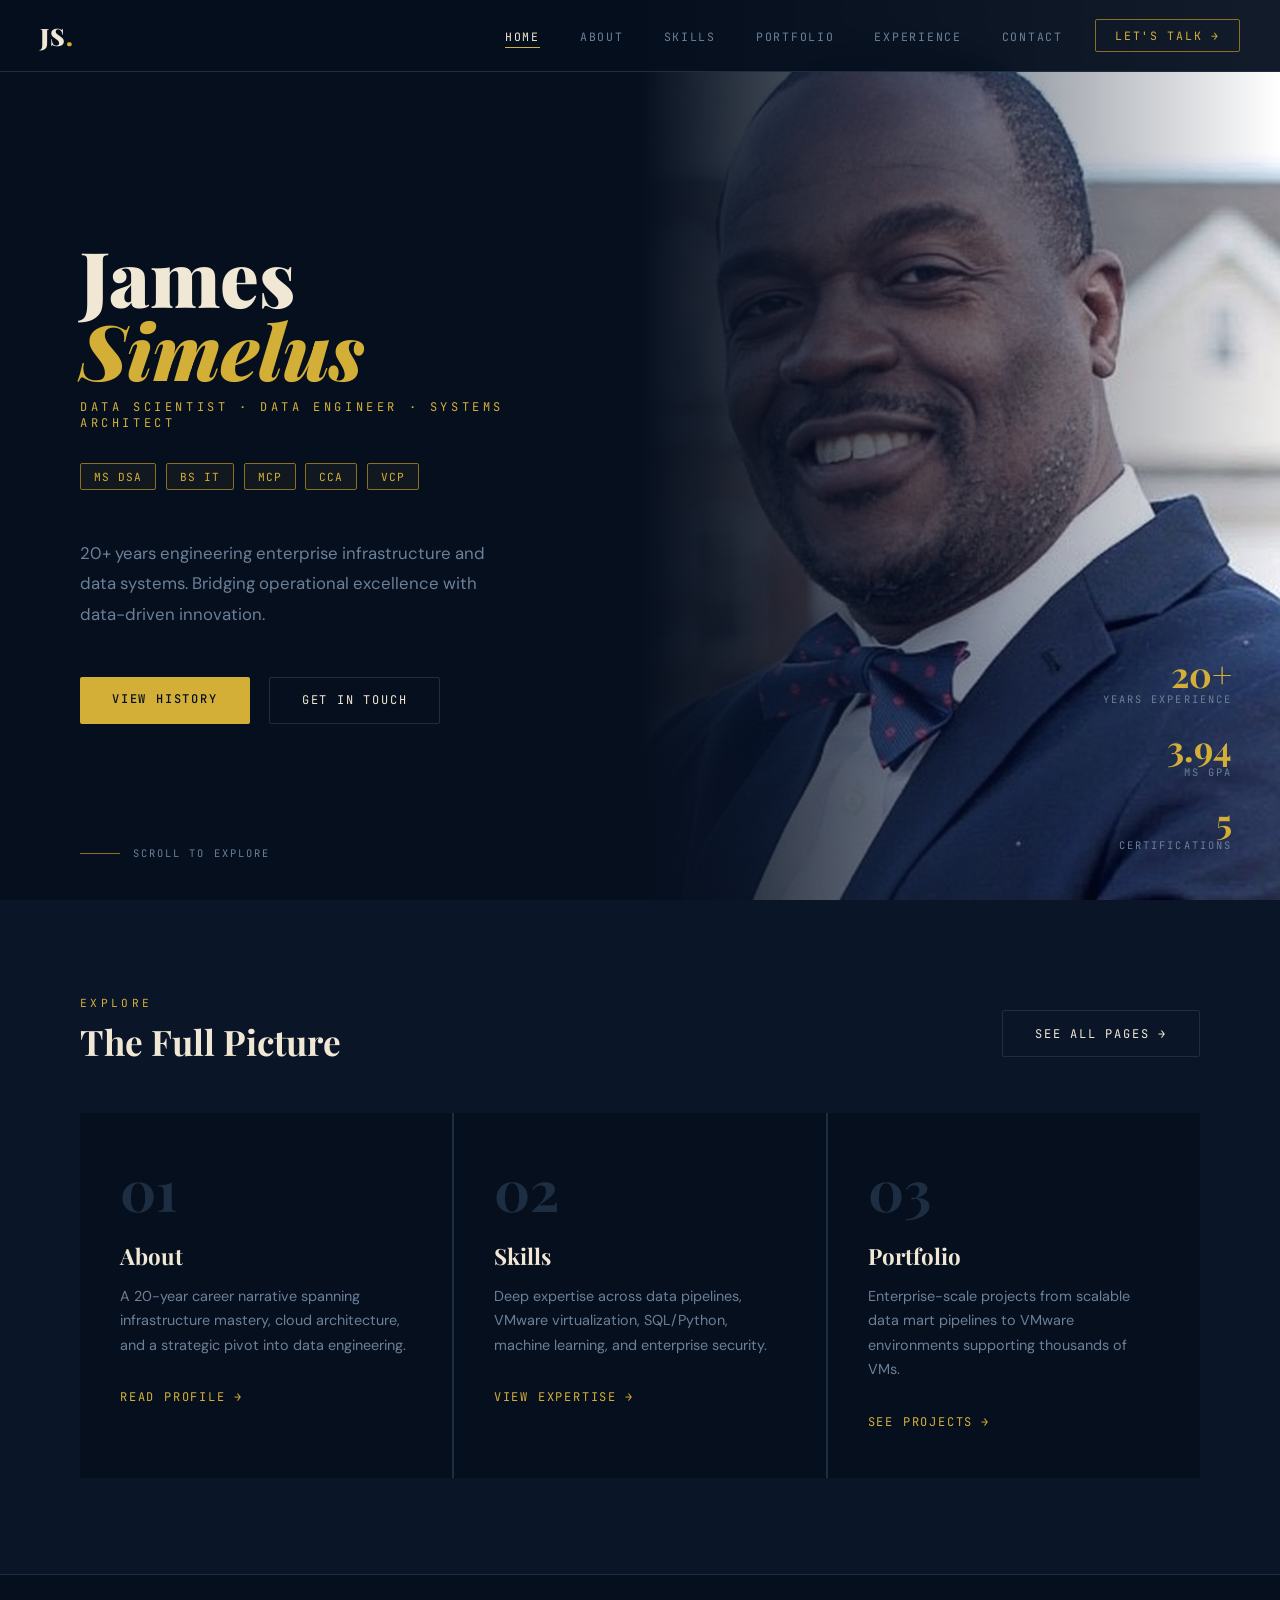
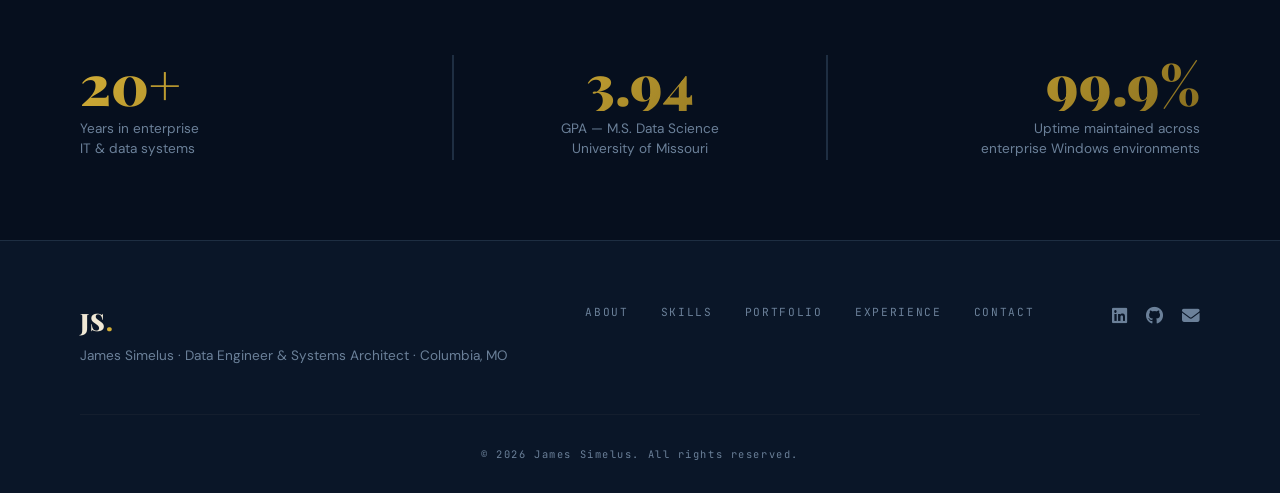
==== commit e2cac98f: "Update index.html" ====
--- a/index.html
+++ b/index.html
@@ -189,11 +189,11 @@
   <section class="hero">
     <div class="hero-left">
       <h1 class="hero-name">James<br><em>Simelus</em></h1>
-      <div class="hero-eyebrow">Data Engineer · Systems Architect</div>
-      <p class="hero-desc">20+ years engineering enterprise infrastructure and data systems. Bridging operational excellence with data-driven innovation.</p>
+      <div class="hero-eyebrow">Data Scientist · Data Engineer · Systems Architect</div>
       <div class="hero-creds">
         <span class="cred-pill">MS DSA</span><span class="cred-pill">BS IT</span><span class="cred-pill">MCP</span><span class="cred-pill">CCA</span><span class="cred-pill">VCP</span>
       </div>
+      <p class="hero-desc">20+ years engineering enterprise infrastructure and data systems. Bridging operational excellence with data-driven innovation.</p>
       <div class="hero-actions">
         <a href="experience.html" class="btn-primary">View History</a>
         <a href="contact.html" class="btn-ghost">Get In Touch</a>
